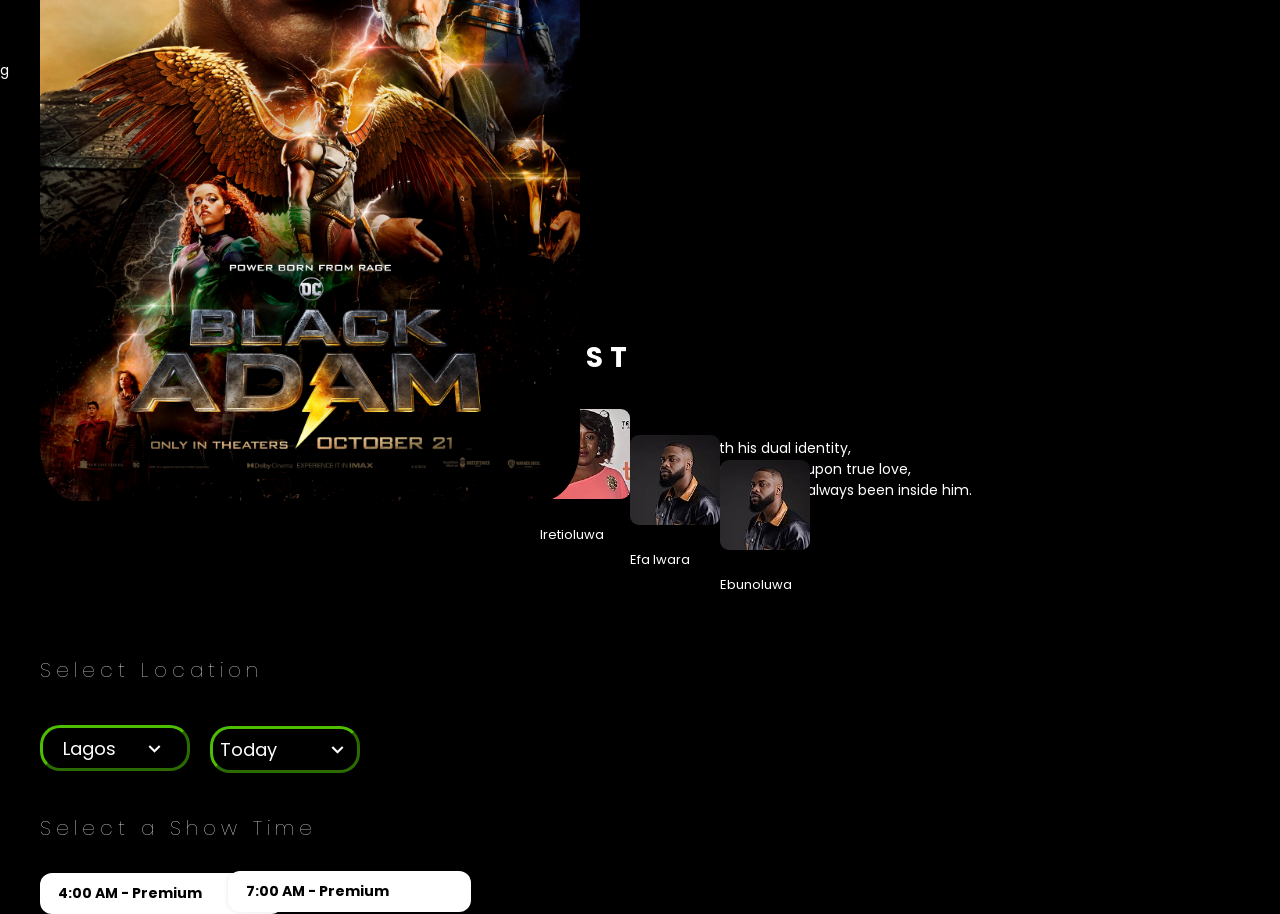
==== boo.html @ 30b7777d "i update come.html and the css, javasript" ====
<!DOCTYPE html>
<html lang="en">

<head>
    <meta charset="UTF-8">
    <meta http-equiv="X-UA-Compatible" content="IE=edge">
    <meta name="viewport" content="width=device-width, initial-scale=1.0">
     <link rel="shortcut icon" href="c:\Users\HP\Downloads\1x\1x\pathtoyourlogo.png.png" type="DreamScreen">
    <title>DreamScreen</title>
    <!-- GOOGLE FONTS -->
    <link rel="preconnect" href="https://fonts.gstatic.com">
    <link href="https://fonts.googleapis.com/css2?family=Cairo:wght@200;300;400;600;700;900&display=swap" rel="stylesheet">
    <!-- OWL CAROUSEL -->
    <link rel="stylesheet" href="https://cdnjs.cloudflare.com/ajax/libs/OwlCarousel2/2.3.4/assets/owl.carousel.min.css" integrity="sha512-tS3S5qG0BlhnQROyJXvNjeEM4UpMXHrQfTGmbQ1gKmelCxlSEBUaxhRBj/EFTzpbP4RVSrpEikbmdJobCvhE3g==" crossorigin="anonymous" />
    <!-- BOX ICONS -->
    <link href='https://unpkg.com/boxicons@2.0.7/css/boxicons.min.css' rel='stylesheet'>
    <link href="https://fonts.googleapis.com/css2?family=Roboto:wght@100;300;400;500;700;900&family=Sen:wght@400;700;800&display=swap"
    rel="stylesheet">
<link rel="stylesheet" href="https://cdnjs.cloudflare.com/ajax/libs/font-awesome/5.15.2/css/all.min.css">
<link rel="stylesheet" href="https://fonts.googleapis.com/css2?family=Material+Symbols+Outlined:opsz,wght,FILL,GRAD@24,400,0,0" />
    
    <link rel="stylesheet" href="grid.css">
    <link rel="stylesheet" href="appp.css">
    <link rel="stylesheet" href="sop.css">
</head>
<style>
    body{
        overflow-x: hidden;
    }
    .me {
        width: 60vh;
    transition: all 1s ease-in-out;
    transition: transform 0.3s linear;
   /* border-top-right-radius: 50px;
    border-top-left-radius: 50px; */
        image-resolution: 1000px;
  
}
.movie-info {
    display: flex;
    align-items: center;
    font-size: 0.8rem;
    font-weight: 600;
     /* margin-left: +470px; */
}

.movie-info span {
    margin-left: 5px;
}

.movie-info i {
    color: var(--main-color);
   
}

#hero-carousel{
    /* margin-left: +150px; */
}

.movie-info ~ .movie-info {
    margin-left: 5px;
}
   .them {
      width: 70vh;
      margin-top: 0px;
      image-resolution: 500px;
    
    }
    .me{
         margin-left: 90px;
         margin-top: 30px;
          border-radius: 7%;
            z-index: 999999;
    }
    /* .item-content-title {
    font-size: 5rem;
    line-height: 5rem;
    row-gap: 2px;
    font-weight: 900;
    margin-left: 520px;
    padding-left: 450px;
    padding: auto;
   
} */
/* .movie-infos {
    display: flex;
    align-items: center;
    flex-wrap: wrap;
    margin-top: calc(var(--space-top) / 2);
    margin-left: 410px;
} */
/* .anny {
    margin-left: 430px;
    font-weight: bold; 
} */
.overlay {
    position: absolute;
    top: 0;
    right: 0;
    bottom: 0;
    left: 0;
    background-color: rgba(0, 0, 0, 0.683);
}
.item-content-wraper::before {
    content: "";
    position: absolute;
    top: 0;
    left: 100%;
    width: 50%;
    height: 100%;
    background: linear-gradient(to right, rgba(0, 0, 0, 0), rgba(0, 0, 0, 0));
}
/* ul {
      margin: 300px 200px;
      padding: 0;
      display: flex;
    }
    ul li {
      list-style: none;
      padding: 20px 50px;
      margin-left: 80px;
    }
    ul li a {
      text-decoration: none;
      text-transform: uppercase;
      font-size: 23px;
      color: white;
      z-index: 2;
      position: fixed; */

      /* margin-top: -500px; */
    /* } */
    .hii {
      margin-top: -910px;
      margin-left: 40px;
      z-index: 2;
    }
    .them {
      border-radius: 7%;
      width: 70vh;
      margin-left: 80px;
      margin-top: -60px;
      image-resolution: 500px;
    }
    .us {
      background-color: red;
      width: 100%;
      width: 100%;
    }
    .navbar {
      background-color: rgba(0, 0, 0, 0.6);
      width: 100%;
      height: 15%;
      position: fixed;
    }
    .navbar p {
      color: chartreuse;
      font-size: 2em;
      margin-left: 50px;
    }
    .overlay h1 {
      color: rgb(255, 255, 255);
      font-size: 3em;
      font-weight: bold;
      left: 0;
      margin-top: 300px;
      margin-left: 530px;
    }
    .overlay h2 {
      color: rgb(255, 255, 255);
      font-size: 1.5em;
      left: 0;
      margin-left: 530px;
    }
    .overlay p {
      color: rgb(255, 255, 255);
      font-size: 20px;
      font-weight: LIGHT;
      left: 0;
      margin-left: 530px;
    }
    .CAST h1 {
      color: rgb(255, 255, 255);
      margin-left: 530px;
      margin-top: -170px;
      letter-spacing: 7px;
      position: relative;
      z-index: 9;
    }
    .SOW {
      width: 10vh;
      margin-left: 540px;
      border-radius: 10%;
      margin-top: 30px;
       position: relative;
      z-index: 9;
    }
    .SOWs {
      width: 10vh;
      margin-left: 630px;
      border-radius: 10%;
       position: relative;
      z-index: 9;
    }
    .SOWss {
      width: 10vh;
      margin-left: 720px;
      border-radius: 10%;
       position: relative;
      z-index: 9;
    }
    .cases {
      margin-top: -110px;
    }
    .casess {
      margin-top: -110px;
    }
    .case p {
      font-size: 13px;
      color: white;
      margin-left: 540px;
      margin-top: 20px;
    }
    .cases p {
      font-size: 13px;
      color: white;
      margin-top: 19px;
      margin-left: 630px;
    }
    .casess p {
      font-size: 13px;
      color: white;
      margin-top: 19px;
      margin-left: 720px;
    }
    .yup p {
      color: rgb(255, 255, 255);
      font-size: 20px;
      font-weight: lighter;
      margin-top: 150px;
      margin-left: 90px;
      letter-spacing: 5px;
    }
    .Show p {
      color: white;
      color: rgb(255, 255, 255);
      font-size: 20px;
      font-weight: lighter;
      margin-top: -100px;
      margin-left: 40px;
      letter-spacing: 5px;
    }
    .Shows {
      display: flex;
      background: #ffffff;
      padding: 10px;
      font-size: 18px;
      font-weight: 400;
      border-radius: 12px;
      /* border-style: outset;
    border-width: 3px;
    border-color: #4dbf00; */
      align-items: center;
      cursor: pointer;
      justify-content: space-between;
      box-shadow: 0 0 5px rgba(0, 0, 0, 0.1);
      width: 27vh;
      margin-left: 40px;
      margin-top: 30px;
    }
    .Shows:hover {
      background-color: black;
      border-style: outset;
      border-width: 3px;
      border-color: #ffffff;
    }
    .item-texts {
      color: rgb(0, 0, 0);
      margin-left: 8px;
      font-size: 14px;
      font-weight: bold;
    }
    .item-texts:hover {
      color: white;
    }
    .Showss {
      display: flex;
      background: #ffffff;
      padding: 10px;
      font-size: 18px;
      font-weight: 400;
      border-radius: 12px;
      /* border-style: outset;
    border-width: 3px;
    border-color: #4dbf00; */
      align-items: center;
      cursor: pointer;
      justify-content: space-between;
      box-shadow: 0 0 5px rgba(0, 0, 0, 0.1);
      width: 27vh;
      margin-left: 228px;
      margin-top: -43px;
    }
    .Showss:hover {
      background-color: black;
      border-style: outset;
      border-width: 3px;
      border-color: #ffffff;
    }
    .select-menu{
        margin-left: 40px;
    }
    .custom-select{
        margin-left: 210px;
    }
    .item-textss {
      color: rgb(0, 0, 0);
      margin-left: 8px;
      font-size: 14px;
      font-weight: bold;
    }
    .item-textss:hover {
      color: white;
    }
    @media only screen and (max-width: 1280px) {
      html {
        font-size: 14px;
      }

      .section {
        padding-top: 50%;
      }
      .section {
        height: 100%;
      }

      .item-content-wraper {
        width: 50%;
      }
      html {
        font-size: 14px;
    }

    .hero-slide-item {
    padding-top: 40%;
    position: relative;
    overflow: hidden;
}


    .item-content-wraper {
        width: 50%;
    }
}


    
   
    


/* .movie-info{
      margin-left: 450px;
} */
@media only screen and (max-width: 850px) {

  .item-content-title {
        font-size: 2.5rem;
       margin-left: -400px;
       margin-top: 70px;
    }
    .anny{
        margin-top: -90px;
         margin-left: -200px;
    }
    .movie-info span {
         margin-left: 5px;
    }
    .movie-info i {
        margin-left: -60px;
    }
    .movie-info ~ .movie-info {
        margin-left: 30px;
         margin-top: -300px;
         
    }
    .movie-info .bxs-star{
        color: red;
        margin-top: -300px;
    }
    .yud{
        color: rgb(255, 255, 255);
        margin-top: 5px;
    }
    .yuds{
        color: rgb(255, 255, 255);
        margin-top: 7px;
      padding-left: -90px;
    }
   
    
   
    .movie-infos{
        margin-top: 100px;
         display: flex;
         align-items: center;
       flex-wrap: wrap;
        margin-left: -130px;
        padding-top: 50px;
    
    }
    .movie-info .yudss{
        color: rgb(255, 255, 255);
         margin-top: -300px;
         margin-left: +2px;
    }
    .movie-info{
       /* padding-top: 50px; */
    }
    .bxs-star{
        margin-top: -150px;
    }
    .hero-slide-item-content{
           margin-left: -200px;
    }
    /* .item-action{
         margin-left: -200px;
    }
  */

     .hero-slide-item-content,
/* .item-content-wraper, */
.item-content-title,
/* .movie-infos, */
/* .movie-info, */
/* .anny, */
.bxs-star,
.item-actio{
    margin-left: -200px;
    margin-top: 30px;

}
    }

   

.item-content-wraper {
    padding-left: 5rem;
    width: 40%;
    /* background-color: rgba(0, 0, 0, 0.8); */
    display: flex;
    flex-direction: column;
    justify-content: center;
    position: relative;
    margin-left: 520px;
    background-color: rgba(0, 0, 0, 0);
   
}
.yup{
    margin-top: -90px;
    margin-left: -50px;
}
.me {
    margin-top: -190px;
    margin-left: 20px;
    position: relative; /* or absolute/fixed depending on your layout */
    z-index: 10; /* or a higher value to ensure it's on top */
}
/* .overlay{
    width: 70%;
     margin-left: -30px;
} */

</style>
<body>

   
   g
                    <div class="hero-slide-item-content">
                        <div class="item-content-wraper">
                            <div class="item-content-title top-down">
                           Avengers
                            </div>
                            <div class="movie-infos top-down delay-2">
                                <div class="movie-info">
                                    <i class="bx bxs-star"></i>
                                    <span class="yudss">9.5</span>
                                </div>
                                <div class="movie-info">
                                    <i class="bx bxs-time"></i>
                                    <span>120 mins</span>
                                </div>
                                <div class="movie-info">
                                    <span class="yud">16+</span>
                                </div>
                                <div class="movie-info">
                                    <span class="yuds">HD</span>
                                </div>
                            </div>
                            <div class="anny">
                                While struggling with his dual identity, 
                                <br>
                                Arthur Fleck not only stumbles upon true love,
                                <br>
                                 but also finds the music that's always been inside him.
                            </div>
                            <div class="item-action top-down delay-6">
                                <a href="https://youtu.be/gmzKfLTZ-T0" class="btn btn-hover">
                                    <i class="bx bxs-right-arrow"></i>
                                    <span>Watch trainer</span>
                                </a>
                            </div>
                        </div>
                    </div>
                </div>
               
                <!-- <div class="hero-slide-item">
                    <img src="images/xyokqdsmw6fh8su-0d86cd025ed0344d66b88e411b902e0c.jpeg" alt="">
                    <div class="overlay"></div>
                    <div class="hero-slide-item-content">
                        <div class="item-content-wraper">
                            <div class="item-content-title top-down">
                             Farmers bride
                            </div>
                            <div class="movie-infos top-down delay-2">
                                <div class="movie-info">
                                    <i class="bx bxs-star"></i>
                                    <span>9.5</span>
                                </div>
                                <div class="movie-info">
                                    <i class="bx bxs-time"></i>
                                    <span>120 mins</span>
                                </div>
                                <div class="movie-info">
                                    <span>HD</span>
                                </div>
                                <div class="movie-info">
                                    <span>16+</span>
                                </div>
                            </div>
                            
                            <div class="anny">
                                Set in 1980s Ibadan, Odun, a wealthy lonely farmer with no surviving family save for his late brother’s widow Morenike and her son Femi, decides to marry a young bride Funmi from the neighboring village.
                            </div>
                            <div class="item-action top-down delay-6">
                              <a href="https://youtu.be/gmzKfLTZ-T0" class="btn btn-hover">
                                    <i class="bx bxs-right-arrow"></i>
                                    <span>Watch now</span>
                                </a>
                            </div>
                        </div> -->
                        <!-- <div class="opend">
                           <img src="c:\Users\HP\Downloads\aseet4.jpeg" class="them" />
                              </div> -->
                            </div>
                        </div>
                     </div>
                     <section class="iam">
                        <div class="me">
                            <img src="image/Black_Adam.jpg" class="me">
                        </div>
                     </section>
                      </div>
    <div class="CAST">
      <h1>CAST</h1>
    </div>
    <div class="case">
      <img
        src="imagess/MV5BMjE3OTE1NTUzNV5BMl5BanBnXkFtZTgwNDY5ODc5OTE@._V1_QL75_UX140_CR0,13,140,140_.jpg"
        class="SOW"
      />
      <p>Iretioluwa</p>
    </div>
    <div class="cases">
      <img
        src="imagess/MV5BN2ZiMDJiOGYtMTQ3ZC00MDEwLWFmNTUtMzExNDFkNjRiOTU3XkEyXkFqcGc@._V1_QL75_UX140_CR0,0,140,140_.jpg"
        class="SOWs"
      />
      <p>Efa Iwara</p>
    </div>
    <div class="casess">
      <img
        src="imagess/MV5BN2ZiMDJiOGYtMTQ3ZC00MDEwLWFmNTUtMzExNDFkNjRiOTU3XkEyXkFqcGc@._V1_QL75_UX140_CR0,0,140,140_.jpg"
        class="SOWss"
      />
      <p>Ebunoluwa</p>
    </div>
    <div class="yup">
      <p>Select Location</p>
    </div>
    <div class="select-menu">
      <div class="select-btn">
        <span class="sBtn-text">Lagos</span>
        <i class="bx bx-chevron-down"></i>
      </div>

      <ul class="options">
        <li class="option">
          <span class="option-text">Kaduna</span>
        </li>
        <li class="option">
          <!-- <i class="bx bxl-instagram-alt" style="color: #E1306C;"></i> -->
          <span class="option-text">Abuja</span>
        </li>
        <li class="option">
          <!-- <i class="bx bxl-linkedin-square" style="color: #0E76A8;"></i> -->
          <span class="option-text">Abeokuta</span>
        </li>
        <li class="option">
          <!-- <i class="bx bxl-facebook-circle" style="color: #4267B2;"></i> -->
          <span class="option-text">Oyo state</span>
        </li>
      </ul>
    </div>
    <div class="custom-select">
      <div class="custom-btn">
        <span class="btn-text">Today</span>
        <i class="bx bx-chevron-down"></i>
      </div>

      <ul class="custom-options">
        <li class="custom-option">
          <span class="option-text">Oct,Tue 22</span>
        </li>
        <li class="custom-option">
          <span class="option-text">Oct,Wed 23</span>
        </li>
        <li class="custom-option">
          <span class="option-text">Oct,Thu 24</span>
        </li>
        <li class="custom-option">
          <span class="option-text">Oct,Fri 25</span>
        </li>
      </ul>
    </div>
    <div class="Show">
      <p>Select a Show Time</p>
    </div>
    <div class="Shows">
      <span class="item-texts">4:00 AM - Premium</span>
    </div>
    <div class="Showss">
      <span onclick="book()" class="item-textss">7:00 AM - Premium</span>
    </div>
  

    <!-- <div class="text">
        <p>A Night In 2005</p>
    </div> -->

 <script src="https://code.jquery.com/jquery-3.6.0.min.js" integrity="sha256-/xUj+3OJU5yExlq6GSYGSHk7tPXikynS7ogEvDej/m4=" crossorigin="anonymous"></script>
    <!-- OWL CAROUSEL -->
    <script src="https://cdnjs.cloudflare.com/ajax/libs/OwlCarousel2/2.3.4/owl.carousel.min.js" integrity="sha512-bPs7Ae6pVvhOSiIcyUClR7/q2OAsRiovw4vAkX+zJbw3ShAeeqezq50RIIcIURq7Oa20rW2n2q+fyXBNcU9lrw==" crossorigin="anonymous"></script>
    <!-- APP SCRIPT -->
    <script src="appp (2).js"></script>
     <script src="sop.js"></script>
    <script src="sops.js"></script>

</body>

</html>
---- grid.css ----
.row {
    display: flex;
    flex-wrap: wrap;
    margin: 0 -15px;
}

[class*="col-"] {
    padding: 0 15px;
}

.col-1 {
    width: 8.33%;
}

.col-2 {
    width: 16.66%;
}

.col-3 {
    width: 25%;
}

.col-4 {
    width: 33.33%;
}

.col-5 {
    width: 41.66%;
}

.col-6 {
    width: 50%;
}

.col-7 {
    width: 58.33%;
}

.col-8 {
    width: 66.66%;
}

.col-9 {
    width: 75%;
}

.col-10 {
    width: 83.33%;
}

.col-11 {
    width: 91.66%;
}

.col-12 {
    width: 100%;
}

/* MEDIUM SCREEN */

@media only screen and (max-width: 1280px) {
    .col-md-1 {
        width: 8.33%;
    }

    .col-md-2 {
        width: 16.66%;
    }

    .col-md-3 {
        width: 25%;
    }

    .col-md-4 {
        width: 33.33%;
    }

    .col-md-5 {
        width: 41.66%;
    }

    .col-md-6 {
        width: 50%;
    }

    .col-md-7 {
        width: 58.33%;
    }

    .col-md-8 {
        width: 66.66%;
    }

    .col-md-9 {
        width: 75%;
    }

    .col-md-10 {
        width: 83.33%;
    }

    .col-md-11 {
        width: 91.66%;
    }

    .col-md-12 {
        width: 100%;
    }
}

/* SMALL SCREEN */

@media only screen and (max-width: 850px) {
    .col-sm-1 {
        width: 8.33%;
    }

    .col-sm-2 {
        width: 16.66%;
    }

    .col-sm-3 {
        width: 25%;
    }

    .col-sm-4 {
        width: 33.33%;
    }

    .col-sm-5 {
        width: 41.66%;
    }

    .col-sm-6 {
        width: 50%;
    }

    .col-sm-7 {
        width: 58.33%;
    }

    .col-sm-8 {
        width: 66.66%;
    }

    .col-sm-9 {
        width: 75%;
    }

    .col-sm-10 {
        width: 83.33%;
    }

    .col-sm-11 {
        width: 91.66%;
    }

    .col-sm-12 {
        width: 100%;
    }
}
---- appp.css ----
:root {
    --main-color: #c0392b;
    --body-bg: #181616;
    --box-bg: #000000;
    --text-color: #ffffff;
    

    --nav-height: 60px;
    --space-top: 30px;
}
:root.active{
    --main-color: #c0392b;
        --body-bg: #ffffff;
        --box-bg: #fffcfc;
        --text-color: #000000;
}
/* #anny.active{
--text-color: #d80000;
background-color: none;
} */

* {
    padding: 0;
    margin: 0;
    box-sizing: border-box;
}

html {
    font-size: 16px;
}

body {
    font-family: "Cairo", sans-serif;
  background-color: black;
    color: var(--text-color);
    padding-top: var(--nav-height);
}
body .active{
    background-color: white;
    
}

a {
    text-decoration: none;
    color: unset;
}

img {
    max-width: 100%;
}

.main-color {
    color: var(--main-color);
}

.container {
    max-width: 1920px;
    padding: 0 40px;
    margin: auto;
}

.overlay {
    position: absolute;
    top: 0;
    right: 0;
    bottom: 0;
    left: 0;
    background-color: rgba(0, 0, 0, 0.5);
}

.nav-wrapper {
    position: fixed;
    top: 0;
    left: 0;
    width: 100%;
    z-index: 99;
    background-color: #000000;
}

.nav {
    display: flex;
    align-items: center;
    justify-content: space-between;
    color: var(--text-color);
    height: var(--nav-height);
}

.nav a {
    color: var(--text-color);
}

.logo {
    font-size: 2rem;
    font-weight: 900;
    margin-top: -50px;
    margin-left: 30px;
    /* font-family: "Plus Jakarta Sans", sans-serif; */
}

.nav-menu {
    list-style-type: none;
    display: flex;
    align-items: center;
    padding: 0 300px;

    
    /* gap: 60px; */
  
 
}

.nav-menu li ~ li {
    margin-left: 90px;
    justify-content: space-between;
    padding: 0.9rem;
}

.nav-menu a {
    text-transform: uppercase;
    font-weight: 900;
    margin-left: -120px;
    /* margin-left: 500px; */
}


.nav-menu a:hover {
    color: #4dbf00;
}
/* .nav-menu li.active{
color: red;
} */

.nav-menu a.btn:hover,
a.logo:hover,
a.movie-item:hover {
    color: unset;
}

.btn {
    color: #ffffff;
    padding: 0.25rem 1.5rem;
    text-transform: uppercase;
    font-size: 1.25rem;
    font-weight: 700;
    display: inline-flex;
    position: relative;
    align-items: center;
}

.btn-hover::before {
    z-index: 1;
    content: "";
    position: absolute;
    top: 0;
    left: 0;
    width: 50%;
    height: 100%;
    background-color: var(--main-color);
    transition: 0.3s ease-in-out;
}

.btn-hover:hover::before {
    width: 100%;
}

.btn i,
.btn span {
    z-index: 1;
}

.btn i {
    margin-right: 1rem;
}

.hamburger-menu {
    --size: 30px;
    height: var(--size);
    width: var(--size);
    cursor: pointer;
    z-index: 101;
    position: relative;
    display: none;
    align-items: center;
}

.hamburger {
    position: relative;
}

.hamburger,
.hamburger::before,
.hamburger::after {
    width: var(--size);
    height: 3px;
    border-radius: 0.5rem;
    background-color: var(--text-color);
    transition: 0.4s;
}

.hamburger::before,
.hamburger::after {
    content: "";
    position: absolute;
    left: 0;
}

.hamburger::before {
    top: -10px;
}

.hamburger::after {
    bottom: -10px;
}

.hamburger-menu.active .hamburger {
    background-color: transparent;
}

.hamburger-menu.active .hamburger::before {
    transform-origin: top left;
    transform: rotate(45deg);
    left: 6px;
}

.hamburger-menu.active .hamburger::after {
    transform-origin: bottom left;
    transform: rotate(-45deg);
    left: 6px;
}

.hero-slide-item {
    padding-top: 40%;
    position: relative;
    overflow: hidden;
}

.hero-slide-item img {
    width: 100%;
    position: absolute;
    top: 0;
    left: 0;
}

.hero-slide-item-content {
    position: absolute;
    top: 0;
    left: 0;
    width: 100%;
    height: 100%;
    color: var(--text-color);
    display: flex;
}
.hero-slide-item-content.active{
    color: white;
}

.item-content-wraper {
    padding-left: 5rem;
    width: 40%;
    background-color: rgba(0, 0, 0, 0.8);
    display: flex;
    flex-direction: column;
    justify-content: center;
    position: relative;
}

.item-content-wraper::before {
    content: "";
    position: absolute;
    top: 0;
    left: 100%;
    width: 50%;
    height: 100%;
    background: linear-gradient(to right, rgba(0, 0, 0, 0.8), rgba(0, 0, 0, 0));
}

.item-content-title {
    font-size: 5rem;
    line-height: 5rem;
    font-weight: 900;
}

.movie-infos {
    display: flex;
    align-items: center;
    flex-wrap: wrap;
    margin-top: calc(var(--space-top) / 2);
}

.movie-info {
    display: flex;
    align-items: center;
    font-size: 0.8rem;
    font-weight: 600;
}

.movie-info span {
    margin-left: 5px;
}

.movie-info i {
    color: var(--main-color);
}

.movie-info ~ .movie-info {
    margin-left: 5px;
}

.item-content-description {
    font-size: 1.15rem;
    margin-top: var(--space-top);
    line-height: 1.5rem;
}

.item-action {
    margin-top: var(--space-top);
}

.carousel-nav-center {
    position: relative;
}

.carousel-nav-center .owl-nav button i {
    font-size: 3rem;
}

.carousel-nav-center .owl-nav button {
    position: absolute;
    top: 50%;
    transform: translateY(-50%);
}

.carousel-nav-center .owl-nav .owl-prev {
    position: absolute;
    left: 5px;
}

.carousel-nav-center .owl-nav .owl-next {
    position: absolute;
    right: 5px;
}

.owl-nav button {
    border: none;
    outline: none;
}

.owl-nav button i {
    background-color: rgba(0, 0, 0, 0.6);
    border-radius: 50%;
}

.owl-nav button:hover i {
    color: var(--main-color);
}

.top-down {
    transform: translateY(-50px);
    visibility: hidden;
    opacity: 0;
    transition: 0.5s ease-in-out;
}

.delay-2 {
    transition-delay: 0.2s;
}

.delay-4 {
    transition-delay: 0.4s;
}

.delay-6 {
    transition-delay: 0.6s;
}

.delay-8 {
    transition-delay: 0.8s;
}

.owl-item.active .top-down {
    transform: translateY(0);
    visibility: visible;
    opacity: 1;
}

.movie-item {
    /* transition: all 1s ease-in-out; */
    display: block;
    position: relative;
    overflow: hidden;
    padding-top: 120%;
    cursor: pointer;
    /* border-radius: 20px;
        image-resolution: 1000px; */
}

.movie-item img {
    transition: all 1s ease-in-out;
    position: absolute;
    top: 0;
    left: 0;
    width: 100%;
    transition: transform 0.3s linear;
   /* border-top-right-radius: 50px;
    border-top-left-radius: 50px; */
        image-resolution: 1000px;
  
}

.movie-item:hover img {
    transform: scale(1.2);
    
    
}
/* .movie-item-img:hover  button:after {
    opacity: 1;
    position: relative;
    transform: scale(1.2);

} */

.movie-item-content {
    position: absolute;
    bottom: 0;
    left: 0;
    width: 100%;
    padding: 5px;
    background-color: rgba(0, 0, 0, 0.8);
   
}
.movie-item-content.active{
    background-color: white;
}
.movie-item-content::before {
    content: "";
    position: absolute;
    bottom: 100%;
    left: 0;
    width: 100%;
    height: 100px;
    background: linear-gradient(to top, rgba(0, 0, 0, 0.8), rgba(0, 0, 0, 0));
}

.movie-item-title {
    color: var(--text-color);
    font-size: 1.5rem;
    position: relative;
    font-weight: 700;
}
.section {
    padding-top: 80px;
}

.section-header {
    margin-bottom: 30px;
    padding-left: 20px;
    text-transform: uppercase;
    font-size: 2.5rem;
    font-weight: 800;
    /* border-left: 4px solid var(--main-color); */
    display: flex;
    align-items: center;
}

.pricing-header {
    margin-bottom: 30px;
    text-align: center;
    font-size: 2rem;
    font-weight: 700;
    text-transform: uppercase;
}

.pricing-box {
    padding: 50px;
    margin: 15px 0;
    background-color: var(--box-bg);
    border-top: 5px solid transparent;
    transition: transform 0.3s ease-in-out;
}

.pricing-box:hover {
    transform: translateY(-20px);
}

.pricing-box.hightlight {
    border-top: 5px solid var(--main-color);
}

.pricing-box-header {
    display: flex;
    align-items: center;
    justify-content: space-between;
    font-size: 1.5rem;
}

.pricing-price {
    font-weight: 700;
}

.pricing-price span {
    font-size: 1rem;
}

.pricing-box-content {
    text-align: center;
    margin-top: 60px;
    font-size: 1.25rem;
}

.pricing-box-action {
    text-align: center;
    margin-top: 60px;
}

footer.section {
    margin-top: 80px;
    padding-bottom: 80px;
    position: relative;
    background-color: var(--box-bg);
}

footer a:hover {
    color: var(--main-color);
}

footer a.logo {
    margin-top: -2.5rem;
    display: block;
}

footer a.logo:hover {
    color: unset;
}

.social-list {
    display: flex;
    align-items: center;
    margin-top: 20px;
}

.social-item {
    --size: 30px;
    height: var(--size);
    width: var(--size);
    display: grid;
    place-items: center;
    border-radius: 50%;
    background-color: var(--text-color);
    color: var(--main-color);
}

.social-item:hover {
    background-color: var(--main-color);
    color: var(--text-color);
}
.po p {
    font-weight: 100;
    margin-left: 80px;
    margin-top: 90px;
    font-size: 93px;
    font-family: "Poppins", sans-serif;
    background: linear-gradient(to right, #ff5757, #4dbf00, #fff100, #9ae900, #15ffe1, #818181, #25484a);
    -webkit-background-clip: text;
    -webkit-text-stroke: 0.1em transparent
}

.po p:hover {
    transform: translateX(2);
    transition: all 2s ease-in-out;
    animation: fade 1.5s ease-in-out;
    cursor: pointer;

}
.po.active{
    background-color: white;
}

.po p.active {
    color: rgb(0, 0, 0);
    background-color: white;
}

.social-item ~ .social-item {
    margin-left: 20px;
}

footer .content {
    margin-top: 20px;
   margin-left: 39px;
   font-size: 15px;
   font-weight: 500px;
}


.footer-menu {
    list-style-type: none;
}

.footer-menu a {
    display: inline-block;
    transition: transform 0.2s ease-in-out;
}

.footer-menu a:hover {
    transform: translateX(5px);
}

.copyright {
    padding: 10px;
    border-top: 1px solid var(--body-bg);
    background-color: var(--box-bg);
    text-align: center;
}


.search {
    position: relative;
    width: 300px;
    height: 40px;
}

.search.active {
    color: black;
}

.search {
    position: relative;
}

.search input {
    position: sticky;
    top: 0;
    left: 0;
    width: 50%;
    height: 75%;
    color: #fff;
    background: transparent;
    border: 2px solid rgb(255, 51, 51);
    outline: none;
    border-radius: 14px;
    padding: 0 10px 0 45px;
    backdrop-filter: blur(10px);
    margin-left: -120px;
    margin-top: 5px;
}

.search .fa-search {
    position: absolute;
    top: 50%;
    left: 49px;
    transform: translateY(-50%);
    padding-right: 10px;
    color: #fff;
    border-right: 1px solid #fff;
    margin-left: -160px;
}

.search input::placeholder {
    color: #fff;
}

.us {
    color: black;
}

.search input::placeholder {
    color: rgb(255, 255, 255);
}

.search .fa-search.active {
    color: black;
}
.nav-menu.active {
    background-color: white;
    color: rgb(0, 0, 0);
}

.movieName {
    color: black;
}
.toggle {
  
    width: 40px;
    height: 20px;
    background-color: white;
    border-radius: 30px;
    display: flex;
    align-items: center;
    justify-content: space-around;
    position: relative;
    margin-left: 110px;
    margin-top: -25px;
}

.toggle-icon {
    color: goldenrod;
}

.toggle-ball {
    width: 18px;
    height: 18px;
    background-color: black;
    position: absolute;
    right: 1px;
    border-radius: 50%;
    cursor: pointer;
    transition: 1s ease all;
}
 .toggle.active {
     background-color: black;
 }

 .toggle-ball.active {
     background-color: white;
     transform: translateX(-20px);
 }
  .toggle-ball.active {
      background-color: white;
      transform: translateX(-20px);
  }
  .movie-item-button {
      text-decoration: none;
      padding: 10px;
      background-color: #4dbf00;
      color: white;
      border-radius: 10px;
      outline: none;
      border: none;
      cursor: pointer;
      position: absolute;
      bottom: 35px;
      left: 150px;
      opacity: 5;
      transition: 1s all ease-in-out;
  }

  .sidebar {
      width: 30px;
      height: 100%;
      background-color: rgb(0, 0, 0);
      position: fixed;
      z-index: 3;
      top: 0;
      display: flex;
      flex-direction: column;
      align-items: center;
      padding-top: 100px;
     margin-left: -40px;
     font-size: 25px;
 

  }
.sidebar.active {
    background-color: white;
}

.searchmatch {
    background-color: #fff;
    border-radius: 10px;
    box-shadow: 1px 1px 10px #000;
    color: #555;
    display: none;
    left: 0;
    padding: 20px 10px;
    position: absolute;
    width: 100%;
    height: 30vh;
    margin-top: 30px;
}
.anny.active{
    color: white;
}
 .themd span {
    color: white;
  }
  .item-content-wraper{
    color: white;
  }

/* RESPONSIVE */

@media only screen and (max-width: 1280px) {
    html {
        font-size: 14px;
    }

    .hero-slide-item {
        padding-top: 50%;
    }

    .item-content-wraper {
        width: 50%;
    }
}

@media only screen and (max-width: 850px) {
    html {
        font-size: 12px;
    }

    .container {
        padding: 0 15px;
    }

    .hero-slide-item {
        height: max-content;
        padding-top: unset;
    }

    .item-content-wraper {
        width: 100%;
        height: 100%;
        padding-bottom: 20px;
        padding-right: 5rem;
        background-color: rgba(0, 0, 0, 0.2);
    }

    .hero-slide-item-content {
        position: relative;
    }
    .logo{
        margin-top: 18px;
    }
    .anny{
        color: white;
    }
    .themd span{
        color: white;
    }
    .item-content-wraper{
        color: white;
    }

    .hero-slide-item img {
        height: 100%;
    }

    .item-content-title {
        font-size: 3rem;
    }

    .hamburger-menu {
        display: grid;
    }

    .nav-menu {
        position: absolute;
        top: 100%;
        left: -100%;
        background-color: #000000;
        flex-direction: column;
        width: 80%;
        height: 100vh;
        padding: 20px;
        transition: 0.3s ease-in-out;
    }

    .nav-menu li {
        margin: 10px 30px;
    }

    .sidebar {
        font-size: 14px;
        font-weight: bold;
        margin-left: -21px;
        /* background-color: red; */
        width: 27px;
    }


    .nav-menu.active {
        left: 0;
    }

    /* Corrected nested media query */
    .po p {
        font-size: 70px;
        /* Smaller size */
        margin-left: 87px;
        font-weight: 500;
        line-height: 1.5;
    }
}
.po {
    text-align: center;
    /* Center the text by default */
    padding: 20px;
    /* Default padding */
    font-size: 16px;
    /* Default font size */
    color: #333;
    /* Default text color */

}

/* Media Query for iPhone 14 Pro Max and similar gadgets */
@media (max-width: 430px) {
    .po {
        padding: 15px;
        /* Adjust padding for smaller screens */
        font-size: 18px;
        /* Increase font size for better readability */
        /* background-color: #f0f0f0; */
        /* Optional: change background color */
        border-radius: 8px;
        /* Optional: add some rounding to the corners */
        margin: 10px;
        /* Add some margin */
    }
    .po p{
        font-size: 34px;
        margin-left: -12px;
    }

    /* .po p { */
        /* line-height: 1.5; */
        /* Adjust line height for better spacing */
    }
---- sop.css ----
/* ===== Google Font Import - Poppins ===== */
@import url('https://fonts.googleapis.com/css2?family=Poppins:wght@200;300;400;500;600&display=swap');

.select-menu{
    width: 150px;
    margin: 140px auto;
    margin-top: +40px;
    margin-left: 90px;
}
.select-menu .select-btn{
    display: flex;
    height: 6px;
    background: #000000;
    padding: 20px;
    font-size: 18px;
    font-weight: 400;
    border-radius: 20px;
    border-style: outset;
    border-width: 3px;
    border-color: #4dbf00;
    align-items: center;
    cursor: pointer;
    justify-content: space-between;
    box-shadow: 0 0 5px rgba(0,0,0,0.1);
   
}
.select-btn i{
    font-size: 25px;
    transition: 0.3s;
    
}
.select-menu.active .select-btn i{
    transform: rotate(-180deg);
}
.select-menu .options{
    margin-left: 10px;
        display: none;
        position: absolute;
        background: #000;
        box-shadow: 0 0 3px rgba(0, 0, 0, 0.1);
        margin-top: 10px;
        border-radius: 15px;
        border: 3px outset #4dbf00;
        z-index: 1;
}
.select-menu.active .options{
    display: block;
}
.options .option{
    display: flex;
    height: 55px;
    cursor: pointer;
    padding: 0 16px;
    align-items: center;
   margin-left: -130px;
    
}
.sBtn-text{
    color: white;
}

.select-menu i{
    color: white;
}
.option i{
    font-size: 25px;
    margin-right: 12px;
    margin-left: 70px;
    

}

.option .option-text{
    font-size: 18px;
    font-weight: bolder;
    color: #ffffff;
    margin-left: 140px;
}
.option .option-text:hover{
background-color: red;
border-radius: 5px;
}


@import url('https://fonts.googleapis.com/css2?family=Poppins:wght@200;300;400;500;600&display=swap');

body {
    font-family: 'Poppins', sans-serif;
}

.custom-select {
    width: 150px;
    margin: 140px auto;
    margin-left: 270px;
}

.custom-btn {
    display: flex;
    background: #000;
    padding: 7px;
    font-size: 18px;
    border-radius: 20px;
    border: 3px outset #4dbf00;
    align-items: center;
    cursor: pointer;
    justify-content: space-between;
    box-shadow: 0 0 5px rgba(0, 0, 0, 0.1);
    margin-top: -185px;
    
    
}
* {
    margin: 0;
    padding: 0;
    box-sizing: border-box;
    /* Ensure padding and borders are included in the element's total width and height */
}

.opend {
    display: flex;
    /* Optional: Center the image */
    justify-content: center;
    /* Centering in the container */
}

.them {
    width: 100%;
    /* Make image responsive */
    height: auto;
    /* Maintain aspect ratio */
    max-width: 800px;
    /* Limit max width for larger screens */
}

@media (max-width: 1200px) {
    .them {
        max-width: 90%;
        /* Adjust for medium screens */
    }
}

@media (max-width: 992px) {
    .them {
        max-width: 80%;
        /* Adjust for smaller screens */
    }
}

@media (max-width: 768px) {
    .them {
        max-width: 70%;
        /* Adjust for tablets */
    }
}

@media (max-width: 576px) {
    .them {
        max-width: 100%;
        /* Full width on small devices */
    }
}

.custom-btn i {
    font-size: 25px;
    transition: 0.3s;
}

.custom-select.active .custom-btn i {
    transform: rotate(-180deg);
}

.custom-options {
    margin-left: 10px;
    display: none;
    position: absolute;
    background: #000;
    box-shadow: 0 0 3px rgba(0, 0, 0, 0.1);
    margin-top: 10px;
    border-radius: 15px;
    border: 3px outset #4dbf00;
    z-index: 1;
    width: 20vh;
}

.custom-select.active .custom-options {
    display: block;
    
}

.custom-option {
    display: flex;
    height: 55px;
    cursor: pointer;
    padding: 0 16px;
    align-items: center;
}

.btn-text {
    color: white;
}

.custom-select i {
    color: white;
}

.option-text {
    font-size: 15px;
    font-weight: bold;
    color: #fff;
    margin-left: 7px;
    flex-grow: 1;
    row-gap: -5px;
    /* This may not have an effect on flex items */
    white-space: nowrap;
    /* Prevent text from wrapping */
}

.option-text:hover {
    background-color: red;
    border-radius: 5px;
}
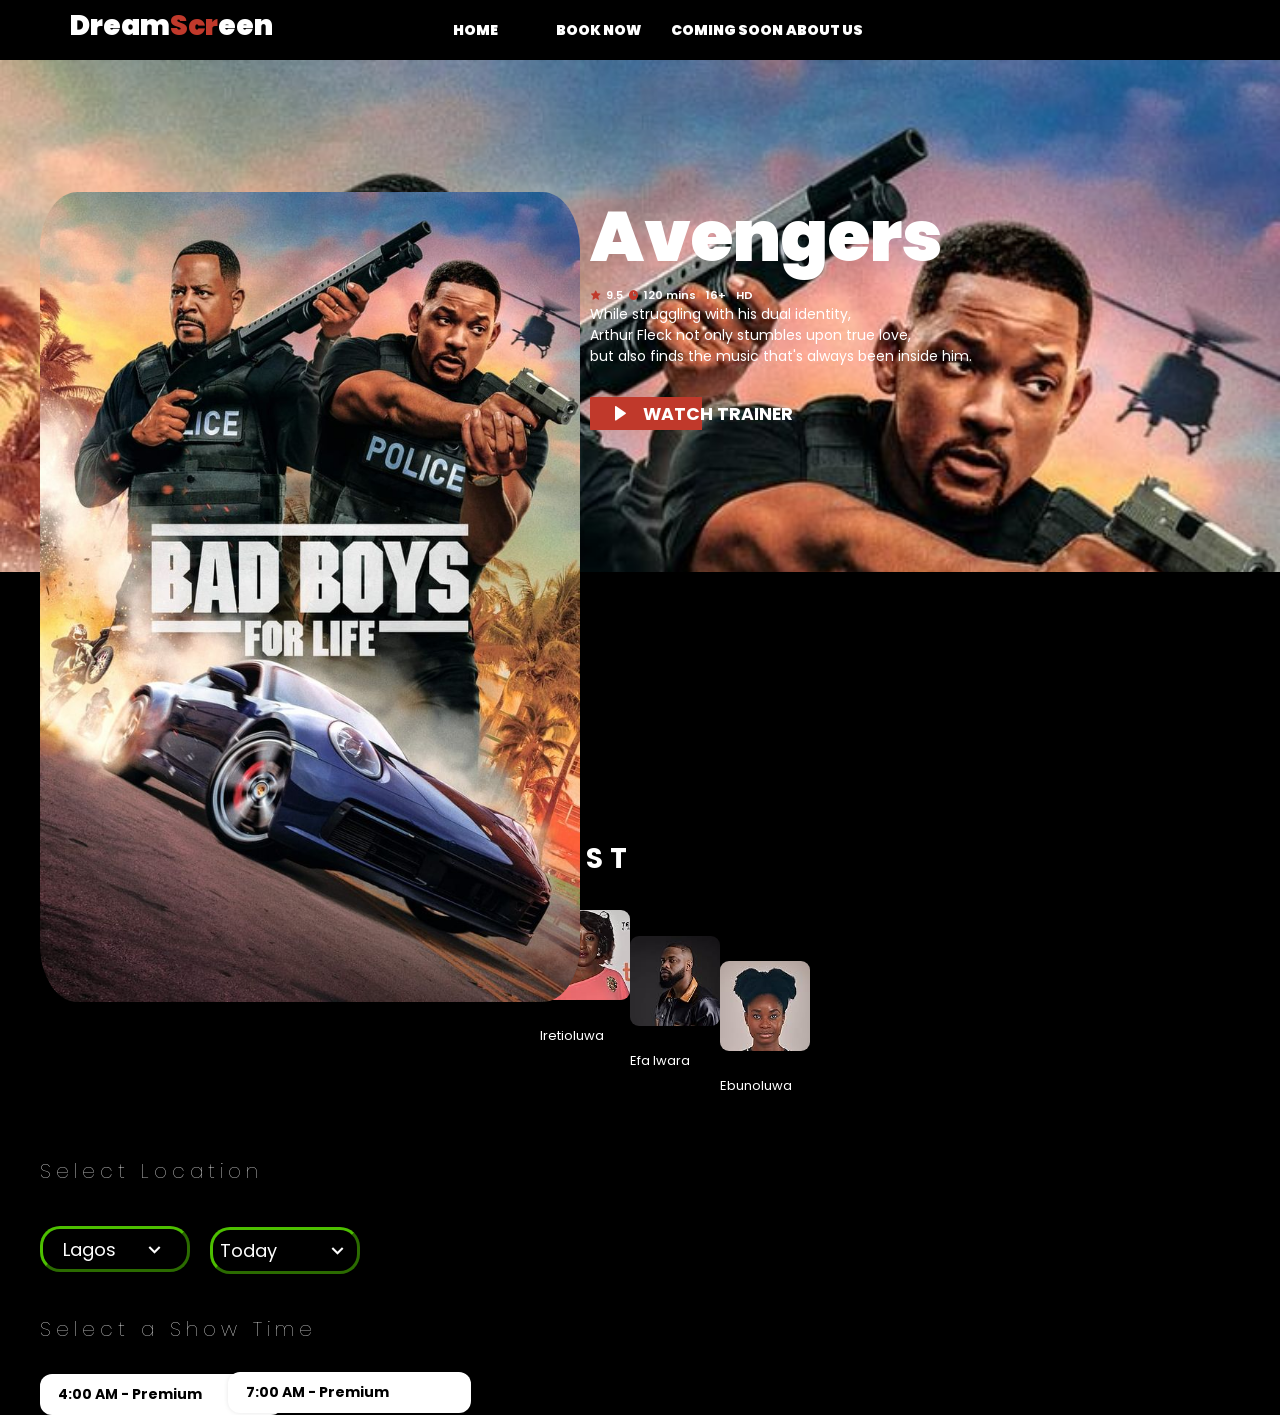
==== commit 020c308a: "first commit" ====
--- a/boo.html
+++ b/boo.html
@@ -53,9 +53,9 @@
    
 }
 
-#hero-carousel{
-    /* margin-left: +150px; */
-}
+/* #hero-carousel{
+    margin-left: +150px;
+} */
 
 .movie-info ~ .movie-info {
     margin-left: 5px;
@@ -351,6 +351,9 @@
     .item-content-wraper {
         width: 50%;
     }
+      .hero-slide-me{
+      height: 20vh;
+    }
 }
 
 
@@ -414,15 +417,18 @@
          margin-top: -300px;
          margin-left: +2px;
     }
-    .movie-info{
-       /* padding-top: 50px; */
-    }
+    /* .movie-info{
+       padding-top: 50px;
+    } */
     .bxs-star{
         margin-top: -150px;
     }
     .hero-slide-item-content{
            margin-left: -200px;
     }
+   /* .hero-slide-iam{
+      width: 20vh;
+    } */
     /* .item-action{
          margin-left: -200px;
     }
@@ -472,11 +478,37 @@
 } */
 
 </style>
-<body>
-
-   
-   g
-                    <div class="hero-slide-item-content">
+<body> 
+  <header>
+      <div class="nav-wrapper">
+        <div class="container">
+            <div class="nav">
+                <a href="#" class="logo">
+                    <i class='bx bx-movie-play bx-tada main-color'></i>Dream<span class="main-color">Scr</span>een
+                </a>
+                <ul class="nav-menu" id="nav-menu">
+                    <li><a href="index (5).html">Home</a></li>
+                    <li><a href="#">Book Now</a></li>
+                    <li><a href="#">Coming Soon</a></li>
+                     <li><a href="#">About Us</a></li>
+                  
+                    <li>
+                    </div>
+                          <div class="hamburger-menu" id="hamburger-menu">
+                    <div class="hamburger"></div>
+                </div>
+
+  </header>                   
+  
+  
+  <div class="hero-section">
+        <div class="hero-slide">
+            <div class="owl-carousel carousel-nav-center" id="hero-carousel">
+               
+                <div class="hero-slide-item">
+                    <img src="images/Bad Boys for Life (2020).jpeg" alt="">
+  
+  <div class="hero-slide-item-content">
                         <div class="item-content-wraper">
                             <div class="item-content-title top-down">
                            Avengers
@@ -557,7 +589,7 @@
                      </div>
                      <section class="iam">
                         <div class="me">
-                            <img src="image/Black_Adam.jpg" class="me">
+                            <img src="images/Bad Boys for Life (2020).jpeg" class="me">
                         </div>
                      </section>
                       </div>
@@ -580,7 +612,7 @@
     </div>
     <div class="casess">
       <img
-        src="imagess/MV5BN2ZiMDJiOGYtMTQ3ZC00MDEwLWFmNTUtMzExNDFkNjRiOTU3XkEyXkFqcGc@._V1_QL75_UX140_CR0,0,140,140_.jpg"
+        src="imagess/MV5BMDUxZDczZjktZGMzNi00YWMyLWI1NTMtZTUzZDg5YmNlMTM4XkEyXkFqcGc@._V1_QL75_UX140_CR0,12,140,140_.jpg"
         class="SOWss"
       />
       <p>Ebunoluwa</p>
--- a/appp.css
+++ b/appp.css
@@ -671,9 +671,12 @@
     color: black;
 }
 .nav-menu.active {
-    background-color: white;
+    background-color: rgb(255, 255, 255);
     color: rgb(0, 0, 0);
 }
+/* #nav-menu.active{
+    background-color: black;
+} */
 
 .movieName {
     color: black;
@@ -691,9 +694,32 @@
     margin-left: 110px;
     margin-top: -25px;
 }
+.toggles {
+
+    width: 40px;
+    height: 20px;
+    background-color: white;
+    border-radius: 30px;
+    display: flex;
+    align-items: center;
+    justify-content: space-around;
+    position: relative;
+    margin-left: 30px;
+    margin-top: 6px;
+}
 
 .toggle-icon {
-    color: goldenrod;
+    color: rgb(233, 195, 98);
+}
+.toggle-balls {
+    width: 18px;
+    height: 18px;
+    background-color: rgb(147, 13, 13);
+    position: absolute;
+    right: 1px;
+    border-radius: 50%;
+    cursor: pointer;
+    transition: 1s ease all;
 }
 
 .toggle-ball {
@@ -707,10 +733,13 @@
     transition: 1s ease all;
 }
  .toggle.active {
-     background-color: black;
+     background-color: rgb(0, 0, 0);
  }
-
- .toggle-ball.active {
+ .toggles.active {
+     background-color: rgb(0, 0, 0);
+ }
+
+ .toggle-balls.active {
      background-color: white;
      transform: translateX(-20px);
  }
@@ -718,6 +747,7 @@
       background-color: white;
       transform: translateX(-20px);
   }
+  
   .movie-item-button {
       text-decoration: none;
       padding: 10px;
@@ -734,6 +764,51 @@
       transition: 1s all ease-in-out;
   }
 
+
+  .movie-image {
+      display: block;
+      width: 100%;
+      /* Responsive image */
+      transition: opacity 0.3s ease;
+      /* Smooth transition for opacity */
+  }
+
+  /* .movie-item-content {
+      position: absolute;
+      top: 0;
+      left: 0;
+      right: 0;
+      bottom: 0;
+      display: flex;
+      flex-direction: column;
+      justify-content: center;
+      align-items: center;
+      text-align: center;
+  } */
+
+  /* Initially hide the "Watch Trailer" button */
+  .movie-item-button {
+      display: none;
+      /* Hidden by default */
+  }
+
+  /* Show the button and dim the image on hover */
+  .movie-item:hover .movie-image {
+      opacity: 0.3;
+      /* Dim the image on hover */
+  }
+
+  .movie-item:hover .movie-item-button {
+      display: block;
+      /* Show button on hover */
+  }
+  /* .movie-item:hover .movie-item-button{
+    display: block;
+  }
+.movie-item:hover .movie-image{
+opacity: 0.3;
+} */
+
   .sidebar {
       width: 30px;
       height: 100%;
@@ -776,6 +851,7 @@
   .item-content-wraper{
     color: white;
   }
+  
 
 /* RESPONSIVE */
 
@@ -866,6 +942,10 @@
         /* background-color: red; */
         width: 27px;
     }
+        .movie-item-button {
+            margin-left: -50px;
+            font-size: 10px;
+        }
 
 
     .nav-menu.active {
@@ -911,6 +991,20 @@
         font-size: 34px;
         margin-left: -12px;
     }
+    .search{
+        display: none;
+    }
+        .nav-menu.active {
+            background-color: rgb(0, 0, 0);
+            color: rgb(0, 0, 0);
+        }
+        .nav{
+            padding-right: 30px;
+        }
+       
+        /* .toggle-sm{
+            display: block;
+        } */
 
     /* .po p { */
         /* line-height: 1.5; */
--- a/sop.css
+++ b/sop.css
@@ -109,6 +109,7 @@
     
     
 }
+
 * {
     margin: 0;
     padding: 0;
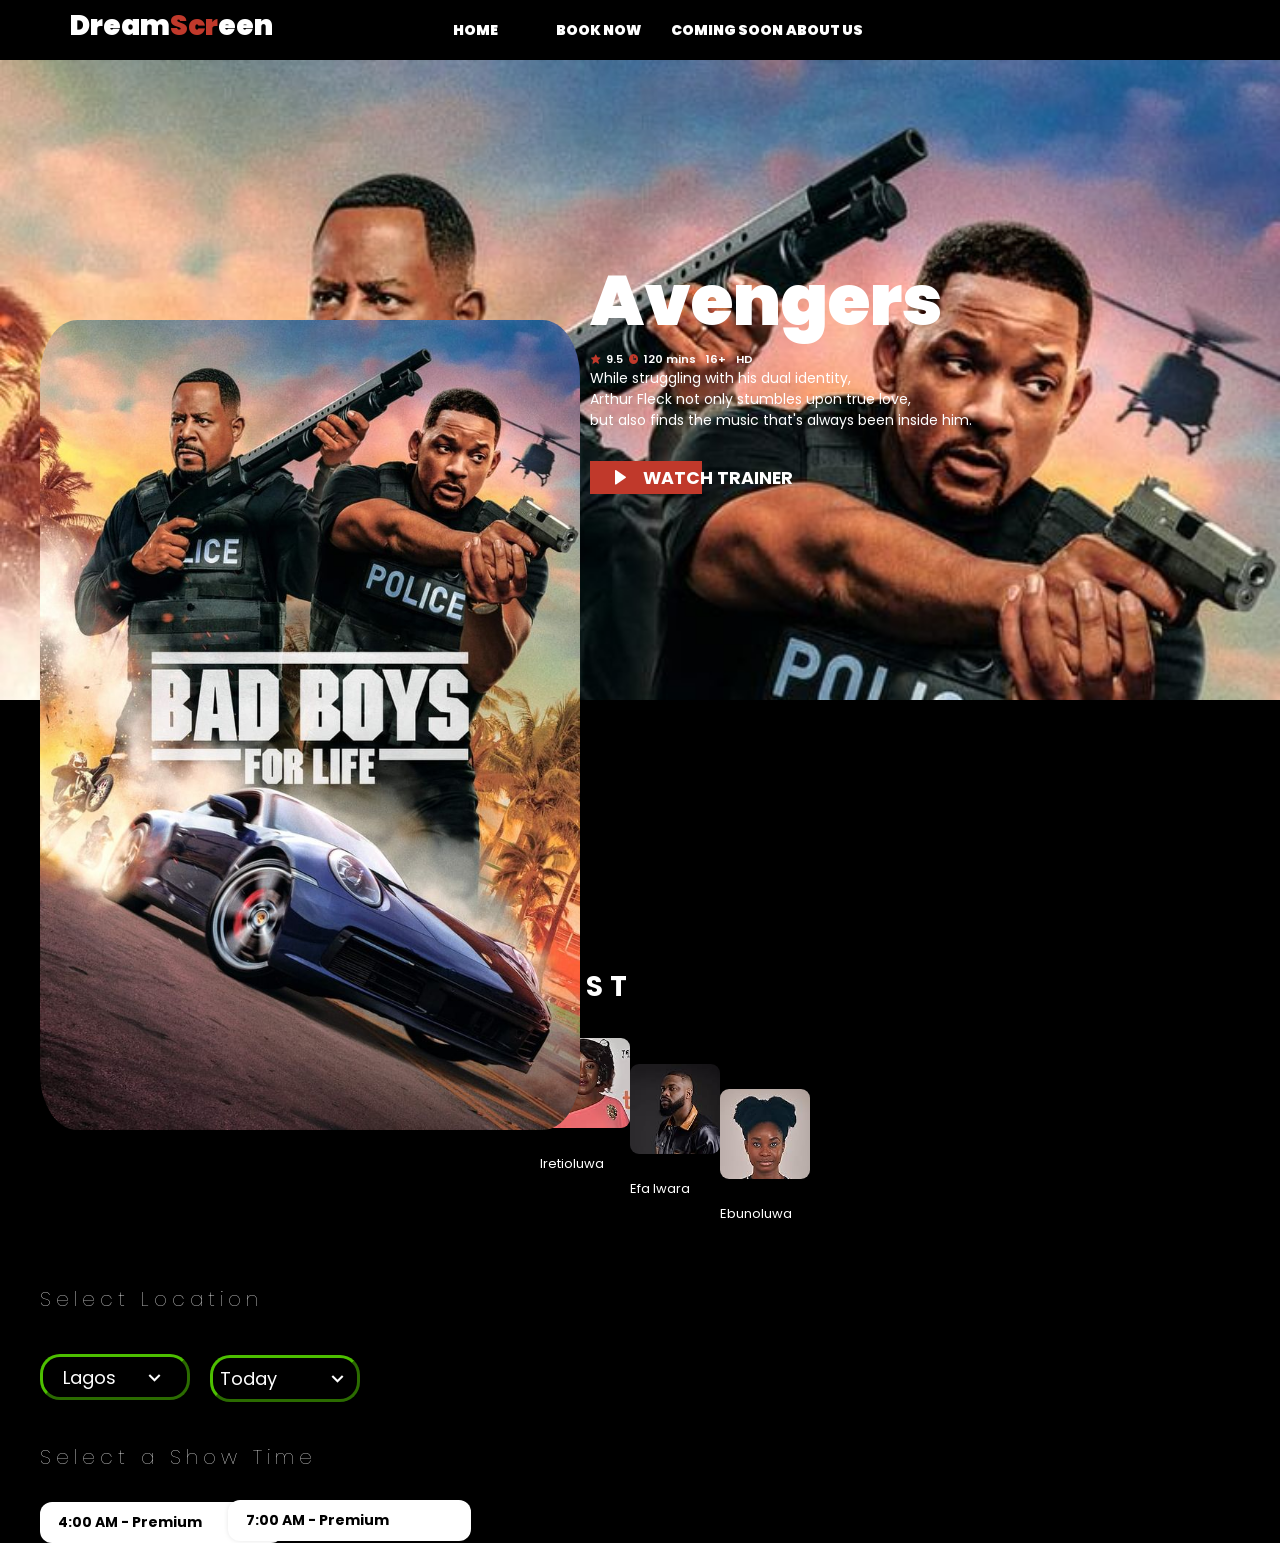
==== commit ea9aa02a: "new changes" ====
--- a/boo.html
+++ b/boo.html
@@ -5,6 +5,7 @@
     <meta charset="UTF-8">
     <meta http-equiv="X-UA-Compatible" content="IE=edge">
     <meta name="viewport" content="width=device-width, initial-scale=1.0">
+     
      <link rel="shortcut icon" href="c:\Users\HP\Downloads\1x\1x\pathtoyourlogo.png.png" type="DreamScreen">
     <title>DreamScreen</title>
     <!-- GOOGLE FONTS -->
@@ -355,6 +356,180 @@
       height: 20vh;
     }
 }
+@media only screen and (max-width: 1280px) {
+    html {
+        font-size: 14px;
+    }
+
+    .hero-slide-item {
+        padding-top: 50%;
+    }
+
+    .item-content-wraper {
+        width: 50%;
+    }
+}
+
+@media only screen and (max-width: 850px) {
+    html {
+        font-size: 12px;
+    }
+
+    .container {
+        padding: 0 15px;
+    }
+
+    .hero-slide-item {
+        height: max-content;
+        padding-top: unset;
+    }
+
+    .item-content-wraper {
+        width: 100%;
+        height: 100%;
+        padding-bottom: 20px;
+        padding-right: 5rem;
+        background-color: rgba(0, 0, 0, 0.2);
+    }
+
+    .hero-slide-item-content {
+        position: relative;
+    }
+    .logo{
+        margin-top: 18px;
+    }
+    .anny{
+        color: white;
+    }
+    .themd span{
+        color: white;
+    }
+    .item-content-wraper{
+        color: white;
+    }
+
+    .hero-slide-item img {
+        height: 150%;
+        width: 140vh;
+       
+    }
+    .iam img{
+      width: 24vh;
+      margin-top: 130px;
+    }
+
+    .item-content-title {
+        font-size: 3rem;
+    }
+
+    .hamburger-menu {
+        display: grid;
+        margin-left: 590px;
+        margin-top: -40px;
+        width: 50vh;
+    }
+
+    .nav-menu {
+        position: absolute;
+        top: 100%;
+        left: -100%;
+        background-color: #000000;
+        flex-direction: column;
+        width: 80%;
+        height: 100vh;
+        padding: 20px;
+        transition: 0.3s ease-in-out;
+    }
+
+    .nav-menu li {
+        margin: 10px 30px;
+    }
+
+    .sidebar {
+        font-size: 14px;
+        font-weight: bold;
+        margin-left: -21px;
+        /* background-color: red; */
+        width: 27px;
+    }
+        .movie-item-button {
+            margin-left: -50px;
+            font-size: 10px;
+        }
+
+
+    .nav-menu.active {
+        left: 0;
+    }
+
+    /* Corrected nested media query */
+    .po p {
+        font-size: 70px;
+        /* Smaller size */
+        margin-left: 87px;
+        font-weight: 500;
+        line-height: 1.5;
+    }
+       
+    
+}
+.po {
+    text-align: center;
+    /* Center the text by default */
+    padding: 20px;
+    /* Default padding */
+    font-size: 16px;
+    /* Default font size */
+    color: #333;
+    /* Default text color */
+
+}
+
+
+/* @media (max-width: 430px) {
+    .po {
+        padding: 15px;
+      
+        font-size: 18px;
+      
+        border-radius: 8px;
+       
+        margin: 10px;
+      
+    }
+    .po p{
+        font-size: 34px;
+        margin-left: -12px;
+    }
+    body {
+        font-size: 14px; 
+    }
+
+    .container {
+        padding: 10px; 
+    }
+    .search{
+        display: none;
+    }
+        .nav-menu.active {
+            background-color: rgb(0, 0, 0);
+            color: rgb(0, 0, 0);
+        }
+        .nav{
+            padding-right: 30px;
+        }
+         .hero-slide-item img {
+        height: 150%;
+        width: 140vh;
+       
+    }
+    .iam img{
+      width: 24vh;
+      margin-top: 130px;
+    }
+      
+    } */
+
 
 
     
@@ -362,9 +537,7 @@
     
 
 
-/* .movie-info{
-      margin-left: 450px;
-} */
+
 @media only screen and (max-width: 850px) {
 
   .item-content-title {
@@ -417,29 +590,20 @@
          margin-top: -300px;
          margin-left: +2px;
     }
-    /* .movie-info{
-       padding-top: 50px;
-    } */
+   
     .bxs-star{
         margin-top: -150px;
     }
     .hero-slide-item-content{
            margin-left: -200px;
     }
-   /* .hero-slide-iam{
-      width: 20vh;
-    } */
-    /* .item-action{
-         margin-left: -200px;
-    }
-  */
+
+  
 
      .hero-slide-item-content,
-/* .item-content-wraper, */
+
 .item-content-title,
-/* .movie-infos, */
-/* .movie-info, */
-/* .anny, */
+
 .bxs-star,
 .item-actio{
     margin-left: -200px;
@@ -487,16 +651,21 @@
                     <i class='bx bx-movie-play bx-tada main-color'></i>Dream<span class="main-color">Scr</span>een
                 </a>
                 <ul class="nav-menu" id="nav-menu">
-                    <li><a href="index (5).html">Home</a></li>
-                    <li><a href="#">Book Now</a></li>
-                    <li><a href="#">Coming Soon</a></li>
+                    <li><a href="">Home</a></li>
+                    <li><a href="books.html">Book Now</a></li>
+                    <li><a href="come.html">Coming Soon</a></li>
                      <li><a href="#">About Us</a></li>
                   
                     <li>
-                    </div>
-                          <div class="hamburger-menu" id="hamburger-menu">
+                </div>
+                    </li>
+                </ul>
+               
+                <div class="hamburger-menu" id="hamburger-menu" style="background-color: black;">
                     <div class="hamburger"></div>
                 </div>
+            </div>
+
 
   </header>                   
   
--- a/appp.css
+++ b/appp.css
@@ -714,7 +714,7 @@
 .toggle-balls {
     width: 18px;
     height: 18px;
-    background-color: rgb(147, 13, 13);
+    background-color: rgb(0, 0, 0);
     position: absolute;
     right: 1px;
     border-radius: 50%;
@@ -960,6 +960,8 @@
         font-weight: 500;
         line-height: 1.5;
     }
+       
+    
 }
 .po {
     text-align: center;
@@ -1001,6 +1003,10 @@
         .nav{
             padding-right: 30px;
         }
+        /* .toggles{
+           margin-left: -100px;
+        } */
+        
        
         /* .toggle-sm{
             display: block;
--- a/sop.css
+++ b/sop.css
@@ -133,33 +133,9 @@
     /* Limit max width for larger screens */
 }
 
-@media (max-width: 1200px) {
-    .them {
-        max-width: 90%;
-        /* Adjust for medium screens */
-    }
-}
-
-@media (max-width: 992px) {
-    .them {
-        max-width: 80%;
-        /* Adjust for smaller screens */
-    }
-}
-
-@media (max-width: 768px) {
-    .them {
-        max-width: 70%;
-        /* Adjust for tablets */
-    }
-}
-
-@media (max-width: 576px) {
-    .them {
-        max-width: 100%;
-        /* Full width on small devices */
-    }
-}
+
+
+
 
 .custom-btn i {
     font-size: 25px;
@@ -222,3 +198,5 @@
 }
 
 
+
+
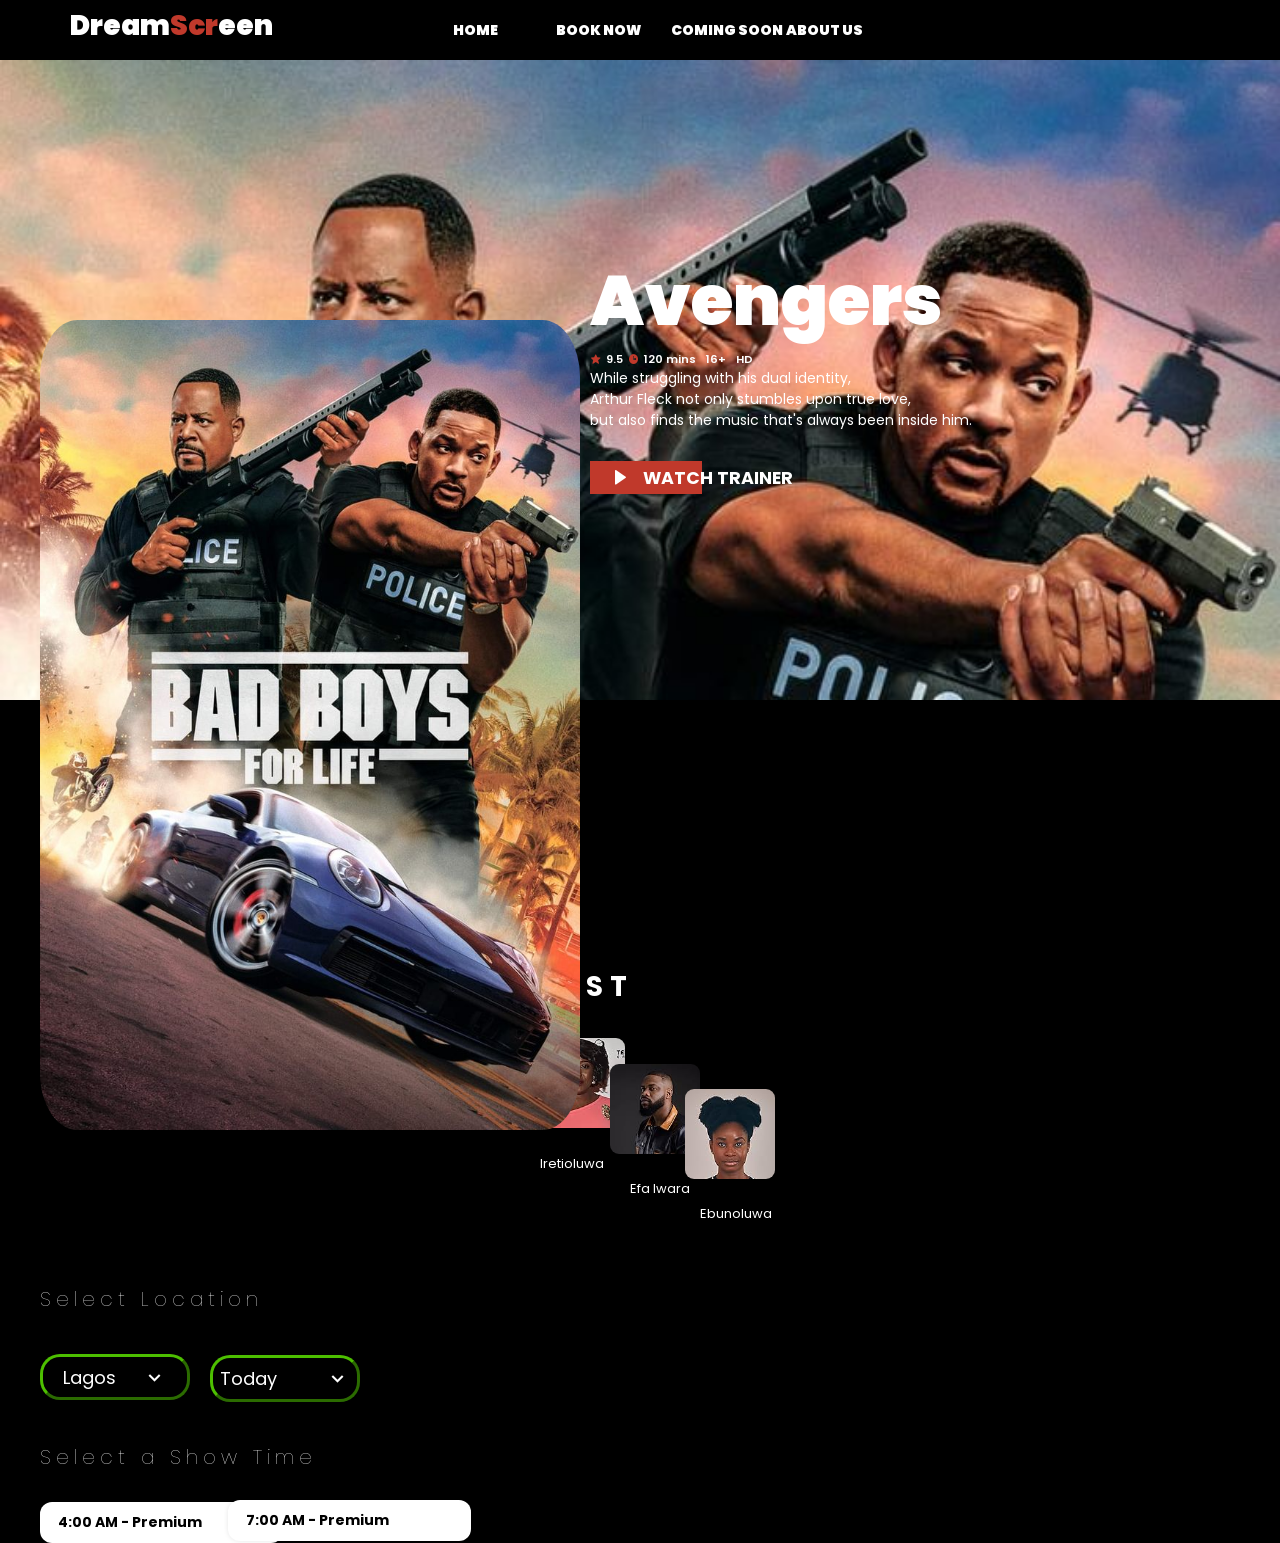
==== commit 0846dd89: "new changes" ====
--- a/boo.html
+++ b/boo.html
@@ -190,7 +190,7 @@
     }
     .SOW {
       width: 10vh;
-      margin-left: 540px;
+      margin-left: 535px;
       border-radius: 10%;
       margin-top: 30px;
        position: relative;
@@ -198,14 +198,14 @@
     }
     .SOWs {
       width: 10vh;
-      margin-left: 630px;
+      margin-left: 610px;
       border-radius: 10%;
        position: relative;
       z-index: 9;
     }
     .SOWss {
       width: 10vh;
-      margin-left: 720px;
+      margin-left: 685px;
       border-radius: 10%;
        position: relative;
       z-index: 9;
@@ -232,7 +232,7 @@
       font-size: 13px;
       color: white;
       margin-top: 19px;
-      margin-left: 720px;
+      margin-left: 700px;
     }
     .yup p {
       color: rgb(255, 255, 255);
@@ -424,10 +424,58 @@
 
     .hamburger-menu {
         display: grid;
-        margin-left: 590px;
+        margin-left: 290px;
         margin-top: -40px;
         width: 50vh;
     }
+    .case {
+      margin-left: -265px;
+     
+     
+    }
+     .case p{
+      font-size:10px;
+     }
+      .cases p{
+      font-size:10px;
+     }
+      .casess p{
+      font-size:8px;
+      margin-top: 25px;
+    
+     
+      
+     }
+    .cases{
+      margin-left: -279px;
+       margin-top: -55px;
+    }
+    .SOW {
+      width: 6vh;
+      
+     
+    }
+     .SOWs {
+      width: 6vh;
+      margin-top: -90px;
+      
+    
+       
+    }
+     .casess{
+      margin-left: -292px;
+       margin-top: -98px;
+    }
+    .SOWss {
+      width: 6vh;
+      
+     
+    }
+    .CAST{
+      margin-left: -250px;
+      margin-top: -250px;
+    }
+  
 
     .nav-menu {
         position: absolute;
@@ -546,7 +594,7 @@
        margin-top: 70px;
     }
     .anny{
-        margin-top: -90px;
+        margin-top: -130px;
          margin-left: -200px;
     }
     .movie-info span {
@@ -572,6 +620,44 @@
         color: rgb(255, 255, 255);
         margin-top: 7px;
       padding-left: -90px;
+    }
+    .yup p{
+      margin-top: 200px;
+      margin-left: 60px;
+    }
+    .select-menu{
+      margin-left: 10px;
+    }
+    .custom-select{
+      margin-left: 170px;
+    }
+    .Show{
+      margin-left: -30px;
+    }
+    .Shows{
+      width: 15vh;
+      margin-left: 10px;
+    }
+    .item-texts{
+      font-size: 10px;
+      font-weight: bold;
+    }
+     .Showss{
+      width: 15vh;
+      margin-left: 160px;
+      margin-top: -35px;
+    }
+    .item-textss{
+      font-size: 10px;
+      font-weight: bold;
+    }
+    .btn-hover{
+      margin-left: -110px;
+     
+    }
+    .btn-hover span{
+      font-size: 13px;
+      white-space: nowrap;
     }
    
     
--- a/appp.css
+++ b/appp.css
@@ -560,7 +560,7 @@
     font-size: 93px;
     font-family: "Poppins", sans-serif;
     background: linear-gradient(to right, #ff5757, #4dbf00, #fff100, #9ae900, #15ffe1, #818181, #25484a);
-    -webkit-background-clip: text;
+   -webkit-background-clip: text;
     -webkit-text-stroke: 0.1em transparent
 }
 
--- a/sop.css
+++ b/sop.css
@@ -77,7 +77,7 @@
     margin-left: 140px;
 }
 .option .option-text:hover{
-background-color: red;
+background-color: rgb(255, 0, 34);
 border-radius: 5px;
 }
 
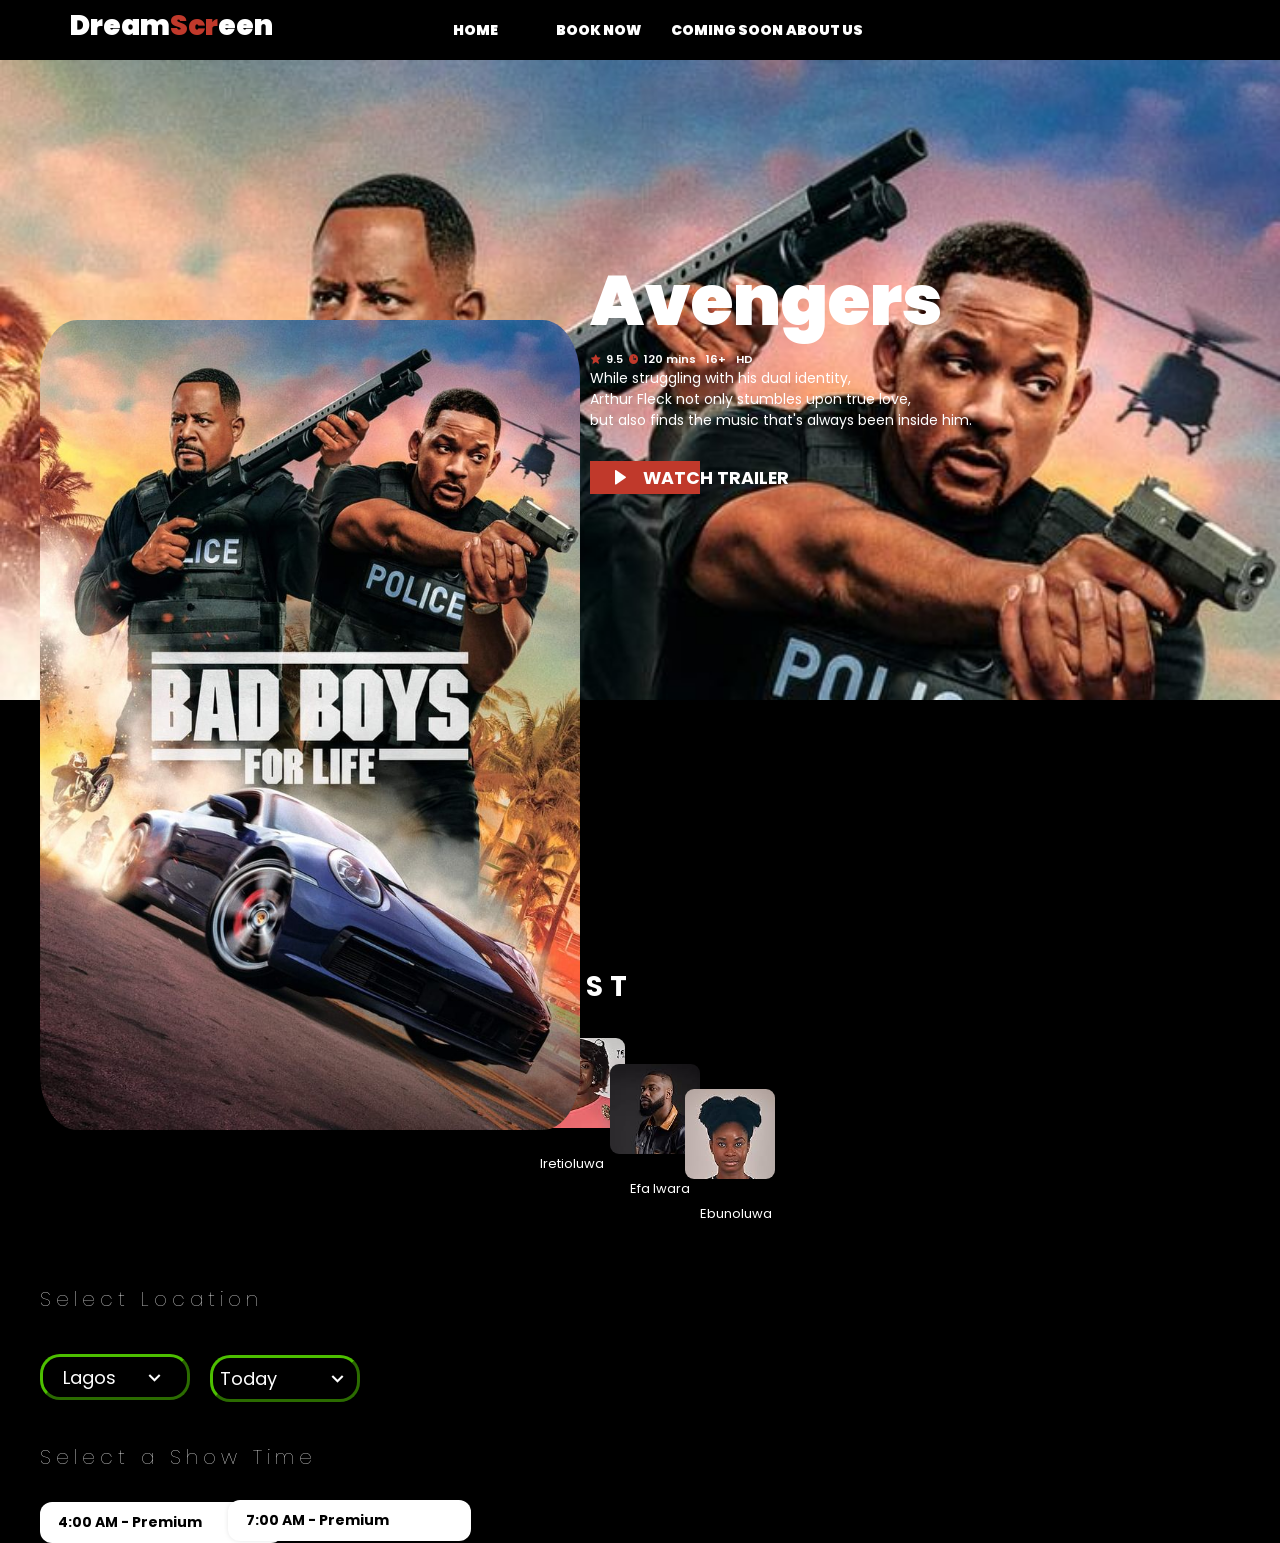
==== commit bf1909eb: "new changes" ====
--- a/boo.html
+++ b/boo.html
@@ -35,6 +35,7 @@
    /* border-top-right-radius: 50px;
     border-top-left-radius: 50px; */
         image-resolution: 1000px;
+        /* margin-left: -80px; */
   
 }
 .movie-info {
@@ -73,6 +74,7 @@
           border-radius: 7%;
             z-index: 999999;
     }
+    
     /* .item-content-title {
     font-size: 5rem;
     line-height: 5rem;
@@ -323,7 +325,45 @@
     .item-textss:hover {
       color: white;
     }
-    @media only screen and (max-width: 1280px) {
+
+    @media only screen and (max-width:500px) {
+           
+            /* For mobile phones: */
+           .Showss {
+                width: 15vh;
+                margin-top: -38px;
+                margin-left: 190px;
+            }
+            .item-textss{
+              font-size: 10px;
+            }
+             .Shows {
+                width: 15vh;
+            }
+             .item-texts{
+              font-size: 10px;
+            }
+            .casess p{
+              font-size: 10px;
+            }
+            .cases p{
+              font-size: 10px;
+              margin-top: 20px;
+           margin-left: 620px;
+            }
+            .case p{
+              font-size: 10px;
+            }
+            .casess p{
+              margin-left: 690px;
+            }
+            body{
+              overflow: auto;
+            }
+           
+
+ }
+    /* @media only screen and (max-width: 1280px) {
       html {
         font-size: 14px;
       }
@@ -355,12 +395,44 @@
       .hero-slide-me{
       height: 20vh;
     }
-}
-@media only screen and (max-width: 1280px) {
-    html {
+} */
+
+/* :-moz-full-screen */
+/* @media (max-width: 600px) {
+  body {
+    overflow-x: hidden;
+  }
+      html {
         font-size: 14px;
-    }
-
+      }
+
+      .section {
+        padding-top: 50%;
+      }
+      .section {
+        height: 100%;
+      }
+
+      .item-content-wraper {
+        width: 50%;
+      }
+      html {
+        font-size: 14px;
+    }
+
+    .hero-slide-item {
+    padding-top: 40%;
+    position: relative;
+    overflow: hidden;
+}
+
+
+    .item-content-wraper {
+        width: 50%;
+    }
+      .hero-slide-me{
+      height: 20vh;
+    }
     .hero-slide-item {
         padding-top: 50%;
     }
@@ -368,9 +440,9 @@
     .item-content-wraper {
         width: 50%;
     }
-}
-
-@media only screen and (max-width: 850px) {
+} */
+
+/* @media only screen and (max-width: 850px) {
     html {
         font-size: 12px;
     }
@@ -413,9 +485,11 @@
         width: 140vh;
        
     }
+    
     .iam img{
       width: 24vh;
       margin-top: 130px;
+      margin-left: -7px;
     }
 
     .item-content-title {
@@ -424,12 +498,12 @@
 
     .hamburger-menu {
         display: grid;
-        margin-left: 290px;
+        margin-left: 330px;
         margin-top: -40px;
         width: 50vh;
     }
     .case {
-      margin-left: -265px;
+      margin-left: -279px;
      
      
     }
@@ -447,7 +521,7 @@
       
      }
     .cases{
-      margin-left: -279px;
+      margin-left: -296px;
        margin-top: -55px;
     }
     .SOW {
@@ -463,7 +537,7 @@
        
     }
      .casess{
-      margin-left: -292px;
+      margin-left: -312px;
        margin-top: -98px;
     }
     .SOWss {
@@ -472,7 +546,7 @@
      
     }
     .CAST{
-      margin-left: -250px;
+      margin-left: -265px;
       margin-top: -250px;
     }
   
@@ -497,7 +571,7 @@
         font-size: 14px;
         font-weight: bold;
         margin-left: -21px;
-        /* background-color: red; */
+        
         width: 27px;
     }
         .movie-item-button {
@@ -510,17 +584,188 @@
         left: 0;
     }
 
-    /* Corrected nested media query */
     .po p {
         font-size: 70px;
-        /* Smaller size */
+       
         margin-left: 87px;
         font-weight: 500;
         line-height: 1.5;
     }
+     .hero-slide-item {
+        padding-top: 50%;
+    }
+
+    .item-content-wraper {
+        width: 50%;
+    }
        
-    
-}
+}
+@media only screen and (max-width: 1280px) {
+    html {
+        font-size: 14px;
+    }
+
+    .hero-slide-item {
+        padding-top: 50%;
+    }
+
+    .item-content-wraper {
+        width: 50%;
+    }
+}
+
+@media only screen and (max-width: 850px) {
+    html {
+        font-size: 12px;
+    }
+
+    .container {
+        padding: 0 15px;
+    }
+
+    .hero-slide-item {
+        height: max-content;
+        padding-top: unset;
+    }
+
+    .item-content-wraper {
+        width: 100%;
+        height: 100%;
+        padding-bottom: 20px;
+        padding-right: 5rem;
+        background-color: rgba(0, 0, 0, 0.2);
+    }
+
+    .hero-slide-item-content {
+        position: relative;
+    }
+    .logo{
+        margin-top: 18px;
+    }
+    .anny{
+        color: white;
+    }
+    .themd span{
+        color: white;
+    }
+    .item-content-wraper{
+        color: white;
+    }
+
+    .hero-slide-item img {
+        height: 150%;
+        width: 140vh;
+       
+    }
+    
+    .iam img{
+      width: 24vh;
+      margin-top: 130px;
+      margin-left: -7px;
+    }
+
+    .item-content-title {
+        font-size: 3rem;
+    }
+
+    .hamburger-menu {
+        display: grid;
+        margin-left: 330px;
+        margin-top: -40px;
+        width: 50vh;
+    }
+    .case {
+      margin-left: -279px;
+     
+     
+    }
+     .case p{
+      font-size:10px;
+     }
+      .cases p{
+      font-size:10px;
+     }
+      .casess p{
+      font-size:8px;
+      margin-top: 25px;
+    
+     
+      
+     }
+    .cases{
+      margin-left: -296px;
+       margin-top: -55px;
+    }
+    .SOW {
+      width: 6vh;
+      
+     
+    }
+     .SOWs {
+      width: 6vh;
+      margin-top: -90px;
+      
+    
+       
+    }
+     .casess{
+      margin-left: -312px;
+       margin-top: -98px;
+    }
+    .SOWss {
+      width: 6vh;
+      
+     
+    }
+    .CAST{
+      margin-left: -265px;
+      margin-top: -250px;
+    }
+  
+
+    .nav-menu {
+        position: absolute;
+        top: 100%;
+        left: -100%;
+        background-color: #000000;
+        flex-direction: column;
+        width: 80%;
+        height: 100vh;
+        padding: 20px;
+        transition: 0.3s ease-in-out;
+    }
+
+    .nav-menu li {
+        margin: 10px 30px;
+    }
+
+    .sidebar {
+        font-size: 14px;
+        font-weight: bold;
+        margin-left: -21px;
+        width: 27px;
+    }
+        .movie-item-button {
+            margin-left: -50px;
+            font-size: 10px;
+        }
+
+
+    .nav-menu.active {
+        left: 0;
+    }
+
+    
+    .po p {
+        font-size: 70px;
+      
+        margin-left: 87px;
+        font-weight: 500;
+        line-height: 1.5;
+    }
+       
+    
+} */
 .po {
     text-align: center;
     /* Center the text by default */
@@ -532,6 +777,103 @@
     /* Default text color */
 
 }
+/* @media only screen and (max-width: 1280px) {
+    html {
+        font-size: 14px;
+    }
+
+    .hero-slide-item {
+        padding-top: 50%;
+    }
+
+    .item-content-wraper {
+        width: 50%;
+    }
+} */
+/* 
+@media only screen and (max-width: 850px) {
+    html {
+        font-size: 12px;
+    }
+
+    .container {
+        padding: 0 15px;
+    }
+
+    .hero-slide-item {
+        height: max-content;
+        padding-top: unset;
+    }
+
+    .item-content-wraper {
+        width: 100%;
+        height: 100%;
+        padding-bottom: 20px;
+        padding-right: 5rem;
+        background-color: rgba(0, 0, 0, 0.2);
+    }
+
+    .hero-slide-item-content {
+        position: relative;
+    }
+    .logo{
+        margin-top: 18px;
+    }
+    .anny{
+        color: white;
+    }
+    .themd span{
+        color: white;
+    }
+    .item-content-wraper{
+        color: white;
+    }
+
+    .hero-slide-item img {
+        height: 100%;
+    }
+
+    .item-content-title {
+        font-size: 3rem;
+    }
+
+    .hamburger-menu {
+        display: grid;
+    }
+
+    .nav-menu {
+        position: absolute;
+        top: 100%;
+        left: -100%;
+        background-color: #000000;
+        flex-direction: column;
+        width: 80%;
+        height: 100vh;
+        padding: 20px;
+        transition: 0.3s ease-in-out;
+    }
+
+    .nav-menu li {
+        margin: 10px 30px;
+    }
+
+    .sidebar {
+        font-size: 14px;
+        font-weight: bold;
+        margin-left: -21px;
+      
+        width: 27px;
+    }
+        .movie-item-button {
+            margin-left: -50px;
+            font-size: 10px;
+        }
+
+
+    .nav-menu.active {
+        left: 0;
+    }
+    } */
 
 
 /* @media (max-width: 430px) {
@@ -586,7 +928,7 @@
 
 
 
-@media only screen and (max-width: 850px) {
+/* @media only screen and (max-width: 850px) {
 
   .item-content-title {
         font-size: 2.5rem;
@@ -696,7 +1038,7 @@
     margin-top: 30px;
 
 }
-    }
+    } */
 
    
 
@@ -757,50 +1099,102 @@
   
   
   <div class="hero-section">
-        <div class="hero-slide">
-            <div class="owl-carousel carousel-nav-center" id="hero-carousel">
-               
-                <div class="hero-slide-item">
-                    <img src="images/Bad Boys for Life (2020).jpeg" alt="">
-  
-  <div class="hero-slide-item-content">
-                        <div class="item-content-wraper">
-                            <div class="item-content-title top-down">
-                           Avengers
+    <div class="hero-slide">
+        <div class="owl-carousel carousel-nav-center" id="hero-carousel">
+            <div class="hero-slide-item">
+                <img src="images/Bad Boys for Life (2020).jpeg" alt="">
+
+                <!-- Background color content layer -->
+                <div class="hero-slide-item-content">
+                  <!-- <div class="hero-slide-item-contents"> -->
+                    <div class="item-content-wraper">
+                        <div class="item-content-title top-down">
+                            Avengers
+                        </div>
+                        <div class="movie-infos top-down delay-2">
+                            <div class="movie-info">
+                                <i class="bx bxs-star"></i>
+                                <span class="yudss">9.5</span>
                             </div>
-                            <div class="movie-infos top-down delay-2">
-                                <div class="movie-info">
-                                    <i class="bx bxs-star"></i>
-                                    <span class="yudss">9.5</span>
-                                </div>
-                                <div class="movie-info">
-                                    <i class="bx bxs-time"></i>
-                                    <span>120 mins</span>
-                                </div>
-                                <div class="movie-info">
-                                    <span class="yud">16+</span>
-                                </div>
-                                <div class="movie-info">
-                                    <span class="yuds">HD</span>
-                                </div>
+                            <div class="movie-info">
+                                <i class="bx bxs-time"></i>
+                                <span class="up">120 mins</span>
                             </div>
-                            <div class="anny">
-                                While struggling with his dual identity, 
-                                <br>
-                                Arthur Fleck not only stumbles upon true love,
-                                <br>
-                                 but also finds the music that's always been inside him.
+                            <div class="movie-info">
+                                <span class="yud">16+</span>
                             </div>
-                            <div class="item-action top-down delay-6">
-                                <a href="https://youtu.be/gmzKfLTZ-T0" class="btn btn-hover">
-                                    <i class="bx bxs-right-arrow"></i>
-                                    <span>Watch trainer</span>
-                                </a>
+                            <div class="movie-info">
+                                <span class="yuds">HD</span>
                             </div>
+                        </div>
+                        <div class="anny">
+                            While struggling with his dual identity, 
+                            <br>
+                            Arthur Fleck not only stumbles upon true love,
+                            <br>
+                            but also finds the music that's always been inside him.
+                        </div>
+                        <div class="item-action top-down delay-6">
+                            <a href="https://youtu.be/gmzKfLTZ-T0" class="btn btn-hover">
+                                <i class="bx bxs-right-arrow"></i>
+                                <span>Watch trailer</span>
+                            </a>
                         </div>
                     </div>
                 </div>
-               
+            </div>
+        </div>
+    </div>
+</div>
+  <div class="owl-carousel carousel-nav-center" id="hero-carousel">
+       <div class="hero-section">
+    <div class="hero-slide">
+        <div class="owl-carousel carousel-nav-center" id="hero-carousel">
+            <div class="hero-slide-item">
+                <img src="images/Bad Boys for Life (2020).jpeg" alt="">
+
+                <!-- Background color content layer -->
+                <div class="hero-slide-item-content">
+                    <div class="item-content-wraper">
+                        <div class="item-content-title top-down">
+                            Avengers
+                        </div>
+                        <div class="movie-infos top-down delay-2">
+                            <div class="movie-info">
+                                <i class="bx bxs-star"></i>
+                                <span class="yudss">9.5</span>
+                            </div>
+                            <div class="movie-info">
+                                <i class="bx bxs-time"></i>
+                                <span class="up">120 mins</span>
+                            </div>
+                            <div class="movie-info">
+                                <span class="yud">16+</span>
+                            </div>
+                            <div class="movie-info">
+                                <span class="yuds">HD</span>
+                            </div>
+                        </div>
+                        <div class="anny">
+                            While struggling with his dual identity, 
+                            <br>
+                            Arthur Fleck not only stumbles upon true love,
+                            <br>
+                            but also finds the music that's always been inside him.
+                        </div>
+                        <div class="item-action top-down delay-6">
+                            <a href="https://youtu.be/gmzKfLTZ-T0" class="btn btn-hover">
+                                <i class="bx bxs-right-arrow"></i>
+                                <span>Watch trailer</span>
+                            </a>
+                        </div>
+                    </div>
+                </div>
+            </div>
+        </div>
+    </div>
+</div>
+
                 <!-- <div class="hero-slide-item">
                     <img src="images/xyokqdsmw6fh8su-0d86cd025ed0344d66b88e411b902e0c.jpeg" alt="">
                     <div class="overlay"></div>
@@ -853,9 +1247,7 @@
     </div>
     <div class="case">
       <img
-        src="imagess/MV5BMjE3OTE1NTUzNV5BMl5BanBnXkFtZTgwNDY5ODc5OTE@._V1_QL75_UX140_CR0,13,140,140_.jpg"
-        class="SOW"
-      />
+        src="imagess/MV5BMjE3OTE1NTUzNV5BMl5BanBnXkFtZTgwNDY5ODc5OTE@._V1_QL75_UX140_CR0,13,140,140_.jpg" class="SOW"/>
       <p>Iretioluwa</p>
     </div>
     <div class="cases">
--- a/sop.css
+++ b/sop.css
@@ -200,3 +200,821 @@
 
 
 
+        @media only screen and (max-width:800px) {
+    
+            /* For tablets: */
+            .main {
+                width: 80%;
+                padding: 0;
+            }
+            
+    
+            .right {
+                width: 100%;
+            }
+        }
+    
+        @media only screen and (max-width:500px) {
+           
+            /* For mobile phones: */
+            .menu,
+            .main,
+            .right {
+                width: 100%;
+            }
+            
+                        .hamburger-menu {
+                            margin-left: 350px;
+                            margin-top: -37px;
+                        }
+                        .hero-slide-item img{
+                            height: 39vh;
+                            width: 100%;
+                            filter: blur(1px);
+                        }
+                        .content{
+                            background-color: red;
+                            height: 100%;
+                            width: 100%;
+                        }
+                        .hero-slide-item-content{
+                            color: red;
+                            margin-left: -370px;
+                            margin-top: 70px;
+                            white-space: nowrap;
+                            object-fit: cover;
+                            
+                           
+                        }
+                       
+                        .dfg{
+                            background-color: rgba(255, 0, 0, 0.434);
+                            height: 30vh;
+                            z-index: 10;
+                        }            
+                        .iam img {
+                         width: 20vh;
+                         margin-top: 130px;
+                         margin-left: -7px;
+
+                     }    
+                     .anny{                          
+                     margin-left: -30px;
+
+                    }
+                    .movie-info .yudss{
+                    white-space: nowrap;
+                    color: rgb(255, 255, 255);
+                     /* margin-top: -300px; */
+                      margin-left: 10px;
+                    }
+                    .bxs-time{
+                        margin-left: 40px;
+                        margin-top: -18px;
+                    }
+                   .up{
+                    margin-top: -18px;
+                    color: #4dbf00;
+                   }
+                   .hide-overflow {
+                    overflow: hidden;
+                  }
+                  .hero-slide-item-contents{
+                    background-color: rgba(0, 0, 0, 0.457);
+                    height: 39vh;
+                        width: 100%;
+                        z-index: 5;
+                        margin-left: 370px;
+                        margin-top: -90px;
+                  }
+                  .CAST {
+                  margin-left: -310px;
+                  margin-top: -210px;
+                 }
+                 .case{
+                  margin-left: -330px;
+                  width: 5vh;
+                  margin-top: 5px;
+                  
+                }
+                .case p{
+                    font-size: -5px;
+                    color: red;
+                    
+                }
+                 .cases p{
+                    white-space: nowrap;
+                    
+                 }
+                .cases{
+                    margin-left: -350px;
+                    width: 5vh;
+                  
+                }
+                .SOWs{
+                    margin-top: 25px;
+                }
+                .casess {
+                 margin-left: -367px;
+                 width: 5vh;
+                
+                 }
+                 .SOWss{
+                    margin-top: 27px;
+                 }
+                 .yup h1{
+                   color: rgb(255, 255, 255);
+                   margin-top: 50px;
+                 }
+                 .yup{
+                    padding-top: 40px;
+                    margin-left: 90px;
+                 }
+                
+                 .select-menu {
+                 margin-left: 10px;
+                
+                     }
+                       .select-menu .options{
+                        overflow-x: scroll;
+                        /* background-color: red; */
+                       }
+                    
+                               
+                                                   
+                                                   
+                                                    
+                                               
+                                                 
+                                                
+                                                 
+                          
+       
+       
+    }
+        /* /* @media only screen and (max-width: 1280px) {
+          html {
+            font-size: 14px;
+          }
+    
+          .section {
+            padding-top: 50%;
+          }
+          .section {
+            height: 100%;
+          }
+    
+          .item-content-wraper {
+            width: 50%;
+          }
+          html {
+            font-size: 14px;
+        }
+    
+        .hero-slide-item {
+        padding-top: 40%;
+        position: relative;
+        overflow: hidden;
+    }
+    
+    
+        .item-content-wraper {
+            width: 50%;
+        }
+          .hero-slide-me{
+          height: 20vh;
+        }
+    } */
+    
+        /* :-moz-full-screen */
+        /* @media (max-width: 600px) {
+      body {
+        overflow-x: hidden;
+      }
+          html {
+            font-size: 14px;
+          }
+    
+          .section {
+            padding-top: 50%;
+          }
+          .section {
+            height: 100%;
+          }
+    
+          .item-content-wraper {
+            width: 50%;
+          }
+          html {
+            font-size: 14px;
+        }
+    
+        .hero-slide-item {
+        padding-top: 40%;
+        position: relative;
+        overflow: hidden;
+    }
+    
+    
+        .item-content-wraper {
+            width: 50%;
+        }
+          .hero-slide-me{
+          height: 20vh;
+        }
+        .hero-slide-item {
+            padding-top: 50%;
+        }
+    
+        .item-content-wraper {
+            width: 50%;
+        }
+    } */
+    
+        /* @media only screen and (max-width: 850px) {
+        html {
+            font-size: 12px;
+        }
+    
+        .container {
+            padding: 0 15px;
+        }
+    
+        .hero-slide-item {
+            height: max-content;
+            padding-top: unset;
+        }
+    
+        .item-content-wraper {
+            width: 100%;
+            height: 100%;
+            padding-bottom: 20px;
+            padding-right: 5rem;
+            background-color: rgba(0, 0, 0, 0.2);
+        }
+    
+        .hero-slide-item-content {
+            position: relative;
+        }
+        .logo{
+            margin-top: 18px;
+        }
+        .anny{
+            color: white;
+        }
+        .themd span{
+            color: white;
+        }
+        .item-content-wraper{
+            color: white;
+        }
+    
+        .hero-slide-item img {
+            height: 150%;
+            width: 140vh;
+           
+        }
+        
+        .iam img{
+          width: 24vh;
+          margin-top: 130px;
+          margin-left: -7px;
+        }
+    
+        .item-content-title {
+            font-size: 3rem;
+        }
+    
+        .hamburger-menu {
+            display: grid;
+            margin-left: 330px;
+            margin-top: -40px;
+            width: 50vh;
+        }
+        .case {
+          margin-left: -279px;
+         
+         
+        }
+         .case p{
+          font-size:10px;
+         }
+          .cases p{
+          font-size:10px;
+         }
+          .casess p{
+          font-size:8px;
+          margin-top: 25px;
+        
+         
+          
+         }
+        .cases{
+          margin-left: -296px;
+           margin-top: -55px;
+        }
+        .SOW {
+          width: 6vh;
+          
+         
+        }
+         .SOWs {
+          width: 6vh;
+          margin-top: -90px;
+          
+        
+           
+        }
+         .casess{
+          margin-left: -312px;
+           margin-top: -98px;
+        }
+        .SOWss {
+          width: 6vh;
+          
+         
+        }
+        .CAST{
+          margin-left: -265px;
+          margin-top: -250px;
+        }
+      
+    
+        .nav-menu {
+            position: absolute;
+            top: 100%;
+            left: -100%;
+            background-color: #000000;
+            flex-direction: column;
+            width: 80%;
+            height: 100vh;
+            padding: 20px;
+            transition: 0.3s ease-in-out;
+        }
+    
+        .nav-menu li {
+            margin: 10px 30px;
+        }
+    
+        .sidebar {
+            font-size: 14px;
+            font-weight: bold;
+            margin-left: -21px;
+            
+            width: 27px;
+        }
+            .movie-item-button {
+                margin-left: -50px;
+                font-size: 10px;
+            }
+    
+    
+        .nav-menu.active {
+            left: 0;
+        }
+    
+        .po p {
+            font-size: 70px;
+           
+            margin-left: 87px;
+            font-weight: 500;
+            line-height: 1.5;
+        }
+         .hero-slide-item {
+            padding-top: 50%;
+        }
+    
+        .item-content-wraper {
+            width: 50%;
+        }
+           
+    }
+    @media only screen and (max-width: 1280px) {
+        html {
+            font-size: 14px;
+        }
+    
+        .hero-slide-item {
+            padding-top: 50%;
+        }
+    
+        .item-content-wraper {
+            width: 50%;
+        }
+    }
+    
+    @media only screen and (max-width: 850px) {
+        html {
+            font-size: 12px;
+        }
+    
+        .container {
+            padding: 0 15px;
+        }
+    
+        .hero-slide-item {
+            height: max-content;
+            padding-top: unset;
+        }
+    
+        .item-content-wraper {
+            width: 100%;
+            height: 100%;
+            padding-bottom: 20px;
+            padding-right: 5rem;
+            background-color: rgba(0, 0, 0, 0.2);
+        }
+    
+        .hero-slide-item-content {
+            position: relative;
+        }
+        .logo{
+            margin-top: 18px;
+        }
+        .anny{
+            color: white;
+        }
+        .themd span{
+            color: white;
+        }
+        .item-content-wraper{
+            color: white;
+        }
+    
+        .hero-slide-item img {
+            height: 150%;
+            width: 140vh;
+           
+        }
+        
+        .iam img{
+          width: 24vh;
+          margin-top: 130px;
+          margin-left: -7px;
+        }
+    
+        .item-content-title {
+            font-size: 3rem;
+        }
+    
+        .hamburger-menu {
+            display: grid;
+            margin-left: 330px;
+            margin-top: -40px;
+            width: 50vh;
+        }
+        .case {
+          margin-left: -279px;
+         
+         
+        }
+         .case p{
+          font-size:10px;
+         }
+          .cases p{
+          font-size:10px;
+         }
+          .casess p{
+          font-size:8px;
+          margin-top: 25px;
+        
+         
+          
+         }
+        .cases{
+          margin-left: -296px;
+           margin-top: -55px;
+        }
+        .SOW {
+          width: 6vh;
+          
+         
+        }
+         .SOWs {
+          width: 6vh;
+          margin-top: -90px;
+          
+        
+           
+        }
+         .casess{
+          margin-left: -312px;
+           margin-top: -98px;
+        }
+        .SOWss {
+          width: 6vh;
+          
+         
+        }
+        .CAST{
+          margin-left: -265px;
+          margin-top: -250px;
+        }
+      
+    
+        .nav-menu {
+            position: absolute;
+            top: 100%;
+            left: -100%;
+            background-color: #000000;
+            flex-direction: column;
+            width: 80%;
+            height: 100vh;
+            padding: 20px;
+            transition: 0.3s ease-in-out;
+        }
+    
+        .nav-menu li {
+            margin: 10px 30px;
+        }
+    
+        .sidebar {
+            font-size: 14px;
+            font-weight: bold;
+            margin-left: -21px;
+            width: 27px;
+        }
+            .movie-item-button {
+                margin-left: -50px;
+                font-size: 10px;
+            }
+    
+    
+        .nav-menu.active {
+            left: 0;
+        }
+    
+        
+        .po p {
+            font-size: 70px;
+          
+            margin-left: 87px;
+            font-weight: 500;
+            line-height: 1.5;
+        }
+           
+        
+    } */
+         /* @media only screen and (max-width: 1280px) {
+        html {
+            font-size: 14px;
+        }
+    
+        .hero-slide-item {
+            padding-top: 50%;
+        }
+    
+        .item-content-wraper {
+            width: 50%;
+        }
+    } */
+         /* 
+    @media only screen and (max-width: 850px) {
+        html {
+            font-size: 12px;
+        }
+    
+        .container {
+            padding: 0 15px;
+        }
+    
+        .hero-slide-item {
+            height: max-content;
+            padding-top: unset;
+        }
+    
+        .item-content-wraper {
+            width: 100%;
+            height: 100%;
+            padding-bottom: 20px;
+            padding-right: 5rem;
+            background-color: rgba(0, 0, 0, 0.2);
+        }
+    
+        .hero-slide-item-content {
+            position: relative;
+        }
+        .logo{
+            margin-top: 18px;
+        }
+        .anny{
+            color: white;
+        }
+        .themd span{
+            color: white;
+        }
+        .item-content-wraper{
+            color: white;
+        }
+    
+        .hero-slide-item img {
+            height: 100%;
+        }
+    
+        .item-content-title {
+            font-size: 3rem;
+        }
+    
+        .hamburger-menu {
+            display: grid;
+        }
+    
+        .nav-menu {
+            position: absolute;
+            top: 100%;
+            left: -100%;
+            background-color: #000000;
+            flex-direction: column;
+            width: 80%;
+            height: 100vh;
+            padding: 20px;
+            transition: 0.3s ease-in-out;
+        }
+    
+        .nav-menu li {
+            margin: 10px 30px;
+        }
+    
+        .sidebar {
+            font-size: 14px;
+            font-weight: bold;
+            margin-left: -21px;
+          
+            width: 27px;
+        }
+            .movie-item-button {
+                margin-left: -50px;
+                font-size: 10px;
+            }
+    
+    
+        .nav-menu.active {
+            left: 0;
+        }
+        } */
+    
+    
+         /* @media (max-width: 430px) {
+        .po {
+            padding: 15px;
+          
+            font-size: 18px;
+          
+            border-radius: 8px;
+           
+            margin: 10px;
+          
+        }
+        .po p{
+            font-size: 34px;
+            margin-left: -12px;
+        }
+        body {
+            font-size: 14px; 
+        }
+    
+        .container {
+            padding: 10px; 
+        }
+        .search{
+            display: none;
+        }
+            .nav-menu.active {
+                background-color: rgb(0, 0, 0);
+                color: rgb(0, 0, 0);
+            }
+            .nav{
+                padding-right: 30px;
+            }
+             .hero-slide-item img {
+            height: 150%;
+            width: 140vh;
+           
+        }
+        .iam img{
+          width: 24vh;
+          margin-top: 130px;
+        }
+          
+        } */
+    
+    
+    
+    
+    
+    
+    
+    
+    
+         /* @media only screen and (max-width: 850px) {
+    
+      .item-content-title {
+            font-size: 2.5rem;
+           margin-left: -400px;
+           margin-top: 70px;
+        }
+        .anny{
+            margin-top: -130px;
+             margin-left: -200px;
+        }
+        .movie-info span {
+             margin-left: 5px;
+        }
+        .movie-info i {
+            margin-left: -60px;
+        }
+        .movie-info ~ .movie-info {
+            margin-left: 30px;
+             margin-top: -300px;
+             
+        }
+        .movie-info .bxs-star{
+            color: red;
+            margin-top: -300px;
+        }
+        .yud{
+            color: rgb(255, 255, 255);
+            margin-top: 5px;
+        }
+        .yuds{
+            color: rgb(255, 255, 255);
+            margin-top: 7px;
+          padding-left: -90px;
+        }
+        .yup p{
+          margin-top: 200px;
+          margin-left: 60px;
+        }
+        .select-menu{
+          margin-left: 10px;
+        }
+        .custom-select{
+          margin-left: 170px;
+        }
+        .Show{
+          margin-left: -30px;
+        }
+        .Shows{
+          width: 15vh;
+          margin-left: 10px;
+        }
+        .item-texts{
+          font-size: 10px;
+          font-weight: bold;
+        }
+         .Showss{
+          width: 15vh;
+          margin-left: 160px;
+          margin-top: -35px;
+        }
+        .item-textss{
+          font-size: 10px;
+          font-weight: bold;
+        }
+        .btn-hover{
+          margin-left: -110px;
+         
+        }
+        .btn-hover span{
+          font-size: 13px;
+          white-space: nowrap;
+        }
+       
+        
+       
+        .movie-infos{
+            margin-top: 100px;
+             display: flex;
+             align-items: center;
+           flex-wrap: wrap;
+            margin-left: -130px;
+            padding-top: 50px;
+        
+        }
+        .movie-info .yudss{
+            color: rgb(255, 255, 255);
+             margin-top: -300px;
+             margin-left: +2px;
+        }
+       
+        .bxs-star{
+            margin-top: -150px;
+        }
+        .hero-slide-item-content{
+               margin-left: -200px;
+        }
+    
+      
+    
+         .hero-slide-item-content,
+    
+    .item-content-title,
+    
+    .bxs-star,
+    .item-actio{
+        margin-left: -200px;
+        margin-top: 30px;
+    
+    }
+        } */
+         
